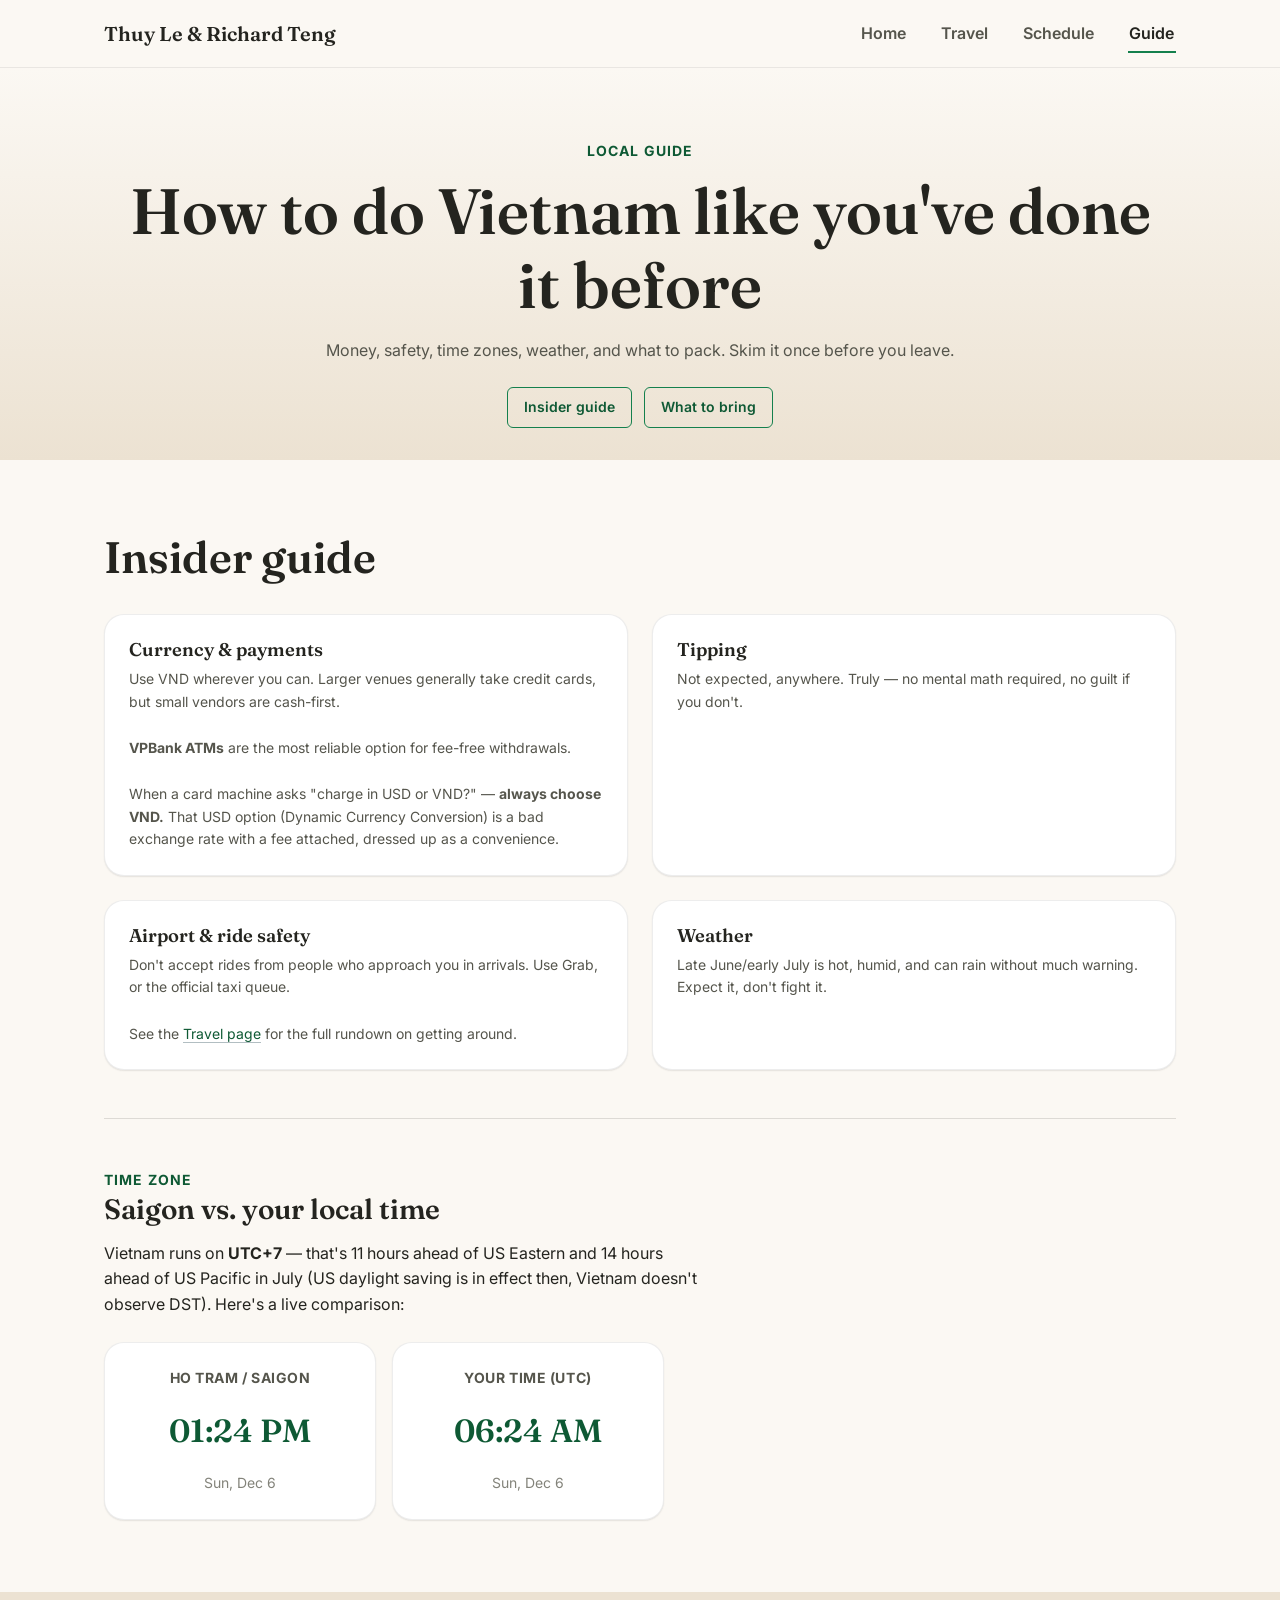
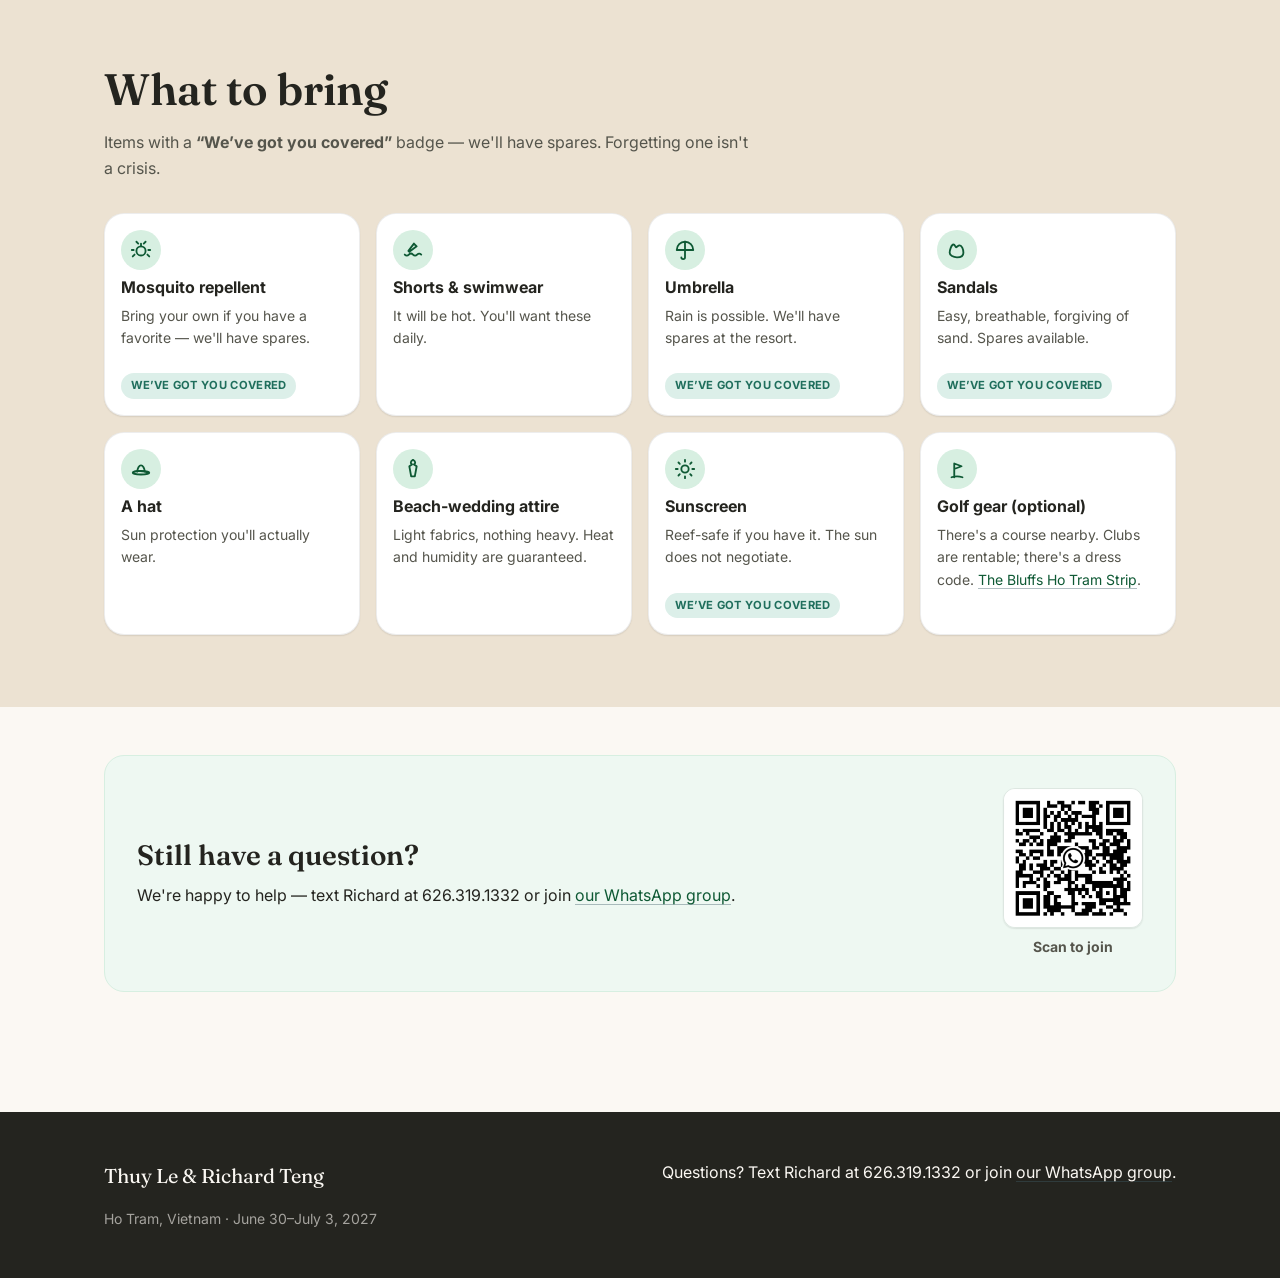
==== guide.html @ c0b36ee5 "Initial commit: wedding website for Thuy & Richard Static site (HTML/CSS/vanilla JS) with an RSVP fo" ====
<!DOCTYPE html>
<html lang="en">
<head>
<meta charset="UTF-8">
<meta name="viewport" content="width=device-width, initial-scale=1">
<title>Local Insider Guide &amp; What to Bring — {{coupleNames}}</title>
<meta name="description" content="Currency, tipping, safety, time zone, weather, and a packing checklist for Ho Tram.">
<link rel="preconnect" href="https://fonts.googleapis.com">
<link rel="preconnect" href="https://fonts.gstatic.com" crossorigin>
<link href="https://fonts.googleapis.com/css2?family=Fraunces:opsz,wght@9..144,400;9..144,500;9..144,600;9..144,700&family=Inter:wght@400;500;600;700&display=swap" rel="stylesheet">
<link rel="stylesheet" href="styles.css">
</head>
<body>
<a class="skip-link" href="#main">Skip to content</a>
<span id="top"></span>

<header class="site-header">
  <div class="container">
    <a href="index.html" class="site-logo" data-field="couple-names">Partner One &amp; Partner Two</a>
    <button class="nav-toggle" type="button" aria-expanded="false" aria-controls="main-nav" aria-label="Toggle navigation menu">
      <span></span>
    </button>
    <nav class="main-nav" id="main-nav" aria-label="Primary">
      <ul>
        <li><a href="index.html">Home</a></li>
        <li><a href="travel.html">Travel</a></li>
        <li><a href="schedule.html">Schedule</a></li>
        <li><a href="guide.html">Guide</a></li>
      </ul>
    </nav>
  </div>
</header>

<main id="main">

  <section class="page-hero">
    <div class="container">
      <span class="eyebrow">Local guide</span>
      <h1>How to do Vietnam like you've done it before</h1>
      <p class="container-narrow">Money, safety, time zones, weather, and what to pack. Skim it once before you leave.</p>
      <div class="hero-actions" style="margin-top: var(--space-5);">
        <a href="#insider-guide" class="btn btn--secondary btn--small">Insider guide</a>
        <a href="#what-to-bring" class="btn btn--secondary btn--small">What to bring</a>
      </div>
    </div>
  </section>

  <!-- ===================================================================
       INSIDER GUIDE
       =================================================================== -->
  <section class="section" id="insider-guide">
    <div class="container">
      <div class="section-heading fade-in">
        <h2>Insider guide</h2>
      </div>

      <div class="card-grid fade-in">
        <div class="info-card">
          <h3>Currency &amp; payments</h3>
          <p>Use VND wherever you can. Larger venues generally take credit cards, but small vendors are cash-first.</p>
          <p><strong>VPBank ATMs</strong> are the most reliable option for fee-free withdrawals.</p>
          <p>When a card machine asks "charge in USD or VND?" — <strong>always choose VND.</strong> That USD option (Dynamic Currency Conversion) is a bad exchange rate with a fee attached, dressed up as a convenience.</p>
        </div>
        <div class="info-card">
          <h3>Tipping</h3>
          <p>Not expected, anywhere. Truly — no mental math required, no guilt if you don't.</p>
        </div>
        <div class="info-card">
          <h3>Airport &amp; ride safety</h3>
          <p>Don't accept rides from people who approach you in arrivals. Use Grab, or the official taxi queue.</p>
          <p>See the <a href="travel.html#faq-grab">Travel page</a> for the full rundown on getting around.</p>
        </div>
        <div class="info-card">
          <h3>Weather</h3>
          <p>Late June/early July is hot, humid, and can rain without much warning. Expect it, don't fight it.</p>
        </div>
      </div>

      <div class="divider" role="presentation"></div>

      <div class="fade-in">
        <span class="eyebrow">Time zone</span>
        <h3>Saigon vs. your local time</h3>
        <p style="max-width: 60ch;">
          Vietnam runs on <strong>UTC+7</strong> — that's 11 hours ahead of US Eastern and 14 hours ahead of
          US Pacific in July (US daylight saving is in effect then, Vietnam doesn't observe DST). Here's a
          live comparison:
        </p>
        <div class="time-widget" data-time-widget style="margin-top: var(--space-5);">
          <div class="time-card">
            <p class="time-place">Ho Tram / Saigon</p>
            <p class="time-value" data-time-saigon aria-live="off">--:--</p>
            <p class="time-date" data-date-saigon>&nbsp;</p>
          </div>
          <div class="time-card">
            <p class="time-place" data-label-local>Your time</p>
            <p class="time-value" data-time-local aria-live="off">--:--</p>
            <p class="time-date" data-date-local>&nbsp;</p>
          </div>
        </div>
      </div>
    </div>
  </section>

  <!-- ===================================================================
       WHAT TO BRING
       =================================================================== -->
  <section class="section section--sand" id="what-to-bring">
    <div class="container">
      <div class="section-heading fade-in">
        <h2>What to bring</h2>
        <p>Items with a <strong>&ldquo;We&rsquo;ve got you covered&rdquo;</strong> badge — we'll have spares. Forgetting one isn't a crisis.</p>
      </div>

      <div class="packing-grid fade-in" data-packing-grid>
        <!-- Rendered by main.js from content.js packingList -->
      </div>
    </div>
  </section>

  <div class="container section--tight fade-in">
    <div class="callout callout-qr-row">
      <div>
        <h3>Still have a question?</h3>
        <p>We're happy to help — <span data-field="contact-line-lowercase">text Richard at 626.319.1332 or join our WhatsApp group.</span></p>
      </div>
      <a class="qr-link" data-field-href="whatsapp-link" href="#" target="_blank" rel="noopener" aria-label="Open the WhatsApp group invite">
        <img data-field-src="whatsapp-qr" src="assets/whatsapp-qr.png" alt="QR code to join the Thuy &amp; Richard - Ho Tram Wedding WhatsApp group" width="140" height="140">
        <span>Scan to join</span>
      </a>
    </div>
  </div>

</main>

<button type="button" class="back-to-top-fab" aria-label="Back to top">
  <svg viewBox="0 0 24 24" fill="none" stroke="currentColor" stroke-width="2" stroke-linecap="round" stroke-linejoin="round" aria-hidden="true" style="width:22px;height:22px;"><path d="M12 19V5M5 12l7-7 7 7"/></svg>
</button>

<footer class="site-footer">
  <div class="container footer-inner">
    <div>
      <p class="footer-names" data-field="couple-names">Partner One &amp; Partner Two</p>
      <p class="footer-meta"><span data-field="location">Ho Tram, Vietnam</span> &middot; <span data-field="date-range">June 30–July 3, 2027</span></p>
    </div>
    <div>
      <p>Questions? <span data-field="contact-line">Text Richard at 626.319.1332 or join our WhatsApp group (TBD).</span></p>
    </div>
  </div>
</footer>

<script src="content.js"></script>
<script src="main.js"></script>
</body>
</html>
---- styles.css ----
/* =============================================================================
   styles.css — shared stylesheet for all pages
   Design system lives in CSS custom properties under :root.
   ========================================================================== */

/* -----------------------------------------------------------------------
   0. Design tokens
   -------------------------------------------------------------------- */
:root {
  /* Color: warm neutrals + one bold accent (emerald green — a nod to the greenery) */
  --color-bone: #fbf8f3;
  --color-sand: #ece2d2;
  --color-sand-deep: #ddccae;
  --color-ink: #24241f;
  --color-ink-soft: #55554c;
  --color-ink-faint: #83837a;
  --color-white: #ffffff;

  --color-accent: #14804d;
  --color-accent-deep: #0e5934;
  --color-accent-soft: #d7efe1;
  --color-accent-soft-2: #eef8f2;

  /* Kept teal-leaning so it reads distinct from the accent above */
  --color-success: #1f6e5c;
  --color-success-soft: #dcefe9;
  --color-error: #a3403a;
  --color-error-soft: #f6e5e3;

  --color-border: rgba(36, 36, 31, 0.14);
  --color-border-soft: rgba(36, 36, 31, 0.08);

  /* Type */
  --font-serif: "Fraunces", Georgia, serif;
  --font-sans: "Inter", -apple-system, BlinkMacSystemFont, "Segoe UI", sans-serif;

  --fs-body: 1rem;
  --fs-small: 0.875rem;
  --fs-h1: clamp(2.25rem, 5vw + 1rem, 4rem);
  --fs-h2: clamp(1.75rem, 3vw + 1rem, 2.75rem);
  --fs-h3: clamp(1.25rem, 1.5vw + 1rem, 1.75rem);
  --fs-h4: 1.125rem;
  --fs-lead: clamp(1.05rem, 1vw + 0.9rem, 1.25rem);

  --lh-tight: 1.15;
  --lh-normal: 1.6;

  /* Spacing scale */
  --space-1: 0.25rem;
  --space-2: 0.5rem;
  --space-3: 0.75rem;
  --space-4: 1rem;
  --space-5: 1.5rem;
  --space-6: 2rem;
  --space-7: 3rem;
  --space-8: 4.5rem;
  --space-9: 6.5rem;

  /* Layout */
  --max-width: 1120px;
  --max-width-narrow: 720px;
  --radius-sm: 6px;
  --radius-md: 12px;
  --radius-lg: 20px;
  --shadow-sm: 0 1px 2px rgba(36, 36, 31, 0.06), 0 1px 1px rgba(36, 36, 31, 0.04);
  --shadow-md: 0 8px 24px rgba(36, 36, 31, 0.08);
  --shadow-lg: 0 16px 48px rgba(36, 36, 31, 0.14);

  --header-height: 68px;

  --transition-fast: 150ms ease;
  --transition-base: 250ms ease;
}

/* -----------------------------------------------------------------------
   1. Reset & base
   -------------------------------------------------------------------- */
*, *::before, *::after { box-sizing: border-box; }
html { scroll-behavior: smooth; scroll-padding-top: calc(var(--header-height) + 16px); }

@media (prefers-reduced-motion: reduce) {
  html { scroll-behavior: auto; }
  *, *::before, *::after {
    animation-duration: 0.01ms !important;
    animation-iteration-count: 1 !important;
    transition-duration: 0.01ms !important;
    scroll-behavior: auto !important;
  }
}

body {
  margin: 0;
  font-family: var(--font-sans);
  font-size: var(--fs-body);
  line-height: var(--lh-normal);
  color: var(--color-ink);
  background: var(--color-bone);
  -webkit-font-smoothing: antialiased;
  overflow-x: hidden;
}

img { max-width: 100%; display: block; }
ul, ol { padding-left: 1.25em; }
button, input, select, textarea { font-family: inherit; font-size: inherit; color: inherit; }

h1, h2, h3, h4 {
  font-family: var(--font-serif);
  line-height: var(--lh-tight);
  font-weight: 600;
  margin: 0 0 var(--space-4);
  color: var(--color-ink);
}
h1 { font-size: var(--fs-h1); }
h2 { font-size: var(--fs-h2); }
h3 { font-size: var(--fs-h3); }
h4 { font-size: var(--fs-h4); font-family: var(--font-sans); font-weight: 700; }

p { margin: 0 0 var(--space-4); max-width: 65ch; }
p:last-child { margin-bottom: 0; }

a { color: var(--color-accent-deep); text-decoration-color: rgba(63, 92, 104, 0.4); text-underline-offset: 3px; }
a:hover { text-decoration-color: currentColor; }

/* Focus states — visible everywhere, on top of any other treatment */
a:focus-visible,
button:focus-visible,
input:focus-visible,
textarea:focus-visible,
select:focus-visible,
summary:focus-visible,
[tabindex]:focus-visible {
  outline: 3px solid var(--color-accent);
  outline-offset: 2px;
  border-radius: 4px;
}

.skip-link {
  position: absolute;
  left: var(--space-3);
  top: -100px;
  background: var(--color-ink);
  color: var(--color-white);
  padding: var(--space-3) var(--space-4);
  border-radius: var(--radius-sm);
  z-index: 1000;
  transition: top var(--transition-base);
}
.skip-link:focus { top: var(--space-3); }

/* -----------------------------------------------------------------------
   2. Layout helpers
   -------------------------------------------------------------------- */
.container {
  width: 100%;
  max-width: var(--max-width);
  margin-inline: auto;
  padding-inline: var(--space-5);
}
.container-narrow {
  width: 100%;
  max-width: var(--max-width-narrow);
  margin-inline: auto;
  padding-inline: var(--space-5);
}

.section { padding-block: var(--space-8); }
.section--tight { padding-block: var(--space-7); }
.section--sand { background: var(--color-sand); }
.section--accent { background: var(--color-accent-soft-2); }

.section-heading { margin-bottom: var(--space-6); }
.section-heading .eyebrow { display: block; margin-bottom: var(--space-2); }
.section-heading p { color: var(--color-ink-soft); }

.eyebrow {
  font-family: var(--font-sans);
  font-size: var(--fs-small);
  font-weight: 700;
  letter-spacing: 0.08em;
  text-transform: uppercase;
  color: var(--color-accent-deep);
}

.divider {
  border: none;
  border-top: 1px solid var(--color-border);
  margin: var(--space-7) 0;
}

.visually-hidden {
  position: absolute;
  width: 1px; height: 1px;
  padding: 0; margin: -1px;
  overflow: hidden;
  clip: rect(0,0,0,0);
  white-space: nowrap; border: 0;
}

/* Scroll-in fade */
.fade-in {
  opacity: 0;
  transform: translateY(16px);
  transition: opacity 700ms ease, transform 700ms ease;
}
.fade-in.is-visible { opacity: 1; transform: translateY(0); }
@media (prefers-reduced-motion: reduce) {
  .fade-in { opacity: 1; transform: none; transition: none; }
}

/* -----------------------------------------------------------------------
   3. Buttons
   -------------------------------------------------------------------- */
.btn {
  display: inline-flex;
  align-items: center;
  justify-content: center;
  gap: var(--space-2);
  min-height: 48px;
  padding: 0.75rem 1.5rem;
  border-radius: var(--radius-sm);
  border: 1px solid transparent;
  font-weight: 600;
  font-size: var(--fs-body);
  cursor: pointer;
  text-decoration: none;
  transition: background var(--transition-fast), color var(--transition-fast), border-color var(--transition-fast), transform var(--transition-fast);
}
.btn:active { transform: translateY(1px); }

.btn--primary { background: var(--color-accent); color: var(--color-white); }
.btn--primary:hover { background: var(--color-accent-deep); }

.btn--secondary { background: transparent; color: var(--color-accent-deep); border-color: var(--color-accent); }
.btn--secondary:hover { background: var(--color-accent-soft); }

.btn--ghost { background: transparent; color: var(--color-ink); border-color: var(--color-border); }
.btn--ghost:hover { background: var(--color-sand); }

.btn--small { min-height: 40px; padding: 0.5rem 1rem; font-size: var(--fs-small); }
.btn:disabled { opacity: 0.6; cursor: not-allowed; }

/* -----------------------------------------------------------------------
   4. Header / nav
   -------------------------------------------------------------------- */
.site-header {
  position: sticky;
  top: 0;
  z-index: 500;
  background: rgba(251, 248, 243, 0.92);
  backdrop-filter: saturate(180%) blur(10px);
  border-bottom: 1px solid var(--color-border-soft);
  height: var(--header-height);
}
.site-header .container {
  height: 100%;
  display: flex;
  align-items: center;
  justify-content: space-between;
}

.site-logo {
  font-family: var(--font-serif);
  font-size: 1.25rem;
  font-weight: 600;
  color: var(--color-ink);
  text-decoration: none;
  white-space: nowrap;
}

.nav-toggle {
  display: none;
  width: 44px;
  height: 44px;
  align-items: center;
  justify-content: center;
  background: transparent;
  border: 1px solid var(--color-border);
  border-radius: var(--radius-sm);
}
.nav-toggle span,
.nav-toggle::before,
.nav-toggle::after {
  content: "";
  display: block;
  width: 20px;
  height: 2px;
  background: var(--color-ink);
  position: relative;
  transition: transform var(--transition-fast), opacity var(--transition-fast);
}
.nav-toggle::before { position: absolute; transform: translateY(-6px); }
.nav-toggle::after { position: absolute; transform: translateY(6px); }
.nav-toggle[aria-expanded="true"] span { opacity: 0; }
.nav-toggle[aria-expanded="true"]::before { transform: rotate(45deg); }
.nav-toggle[aria-expanded="true"]::after { transform: rotate(-45deg); }

.main-nav ul {
  list-style: none;
  display: flex;
  gap: var(--space-6);
  margin: 0;
  padding: 0;
}
.main-nav a {
  font-weight: 600;
  color: var(--color-ink-soft);
  text-decoration: none;
  padding: 0.5rem 0.1rem;
  border-bottom: 2px solid transparent;
}
.main-nav a:hover { color: var(--color-ink); }
.main-nav a[aria-current="page"] {
  color: var(--color-ink);
  border-bottom-color: var(--color-accent);
}

@media (max-width: 767px) {
  .nav-toggle { display: inline-flex; }
  .main-nav {
    position: fixed;
    /* .site-header uses backdrop-filter, which makes it the containing
       block for fixed descendants — so this can't rely on `bottom: 0`
       (measured against the header's own ~68px box, collapsing to zero
       height). An explicit viewport-relative height sidesteps that. */
    top: var(--header-height);
    right: 0;
    left: 0;
    height: calc(100vh - var(--header-height));
    background: var(--color-bone);
    transform: translateX(100%);
    transition: transform var(--transition-base);
    overflow-y: auto;
  }
  .main-nav.is-open { transform: translateX(0); }
  .main-nav ul {
    flex-direction: column;
    gap: 0;
    padding: var(--space-4) var(--space-5);
  }
  .main-nav li { border-bottom: 1px solid var(--color-border-soft); }
  .main-nav a { display: block; padding: var(--space-4) var(--space-1); min-height: 44px; }
}

/* -----------------------------------------------------------------------
   5. Hero
   -------------------------------------------------------------------- */
.hero {
  padding-block: var(--space-9) var(--space-8);
  background:
    radial-gradient(120% 100% at 50% -10%, var(--color-accent-soft) 0%, transparent 60%),
    linear-gradient(180deg, var(--color-bone) 0%, var(--color-sand) 100%);
  text-align: center;
}
.hero .eyebrow { display: block; margin-bottom: var(--space-4); }
.hero h1 { margin-bottom: var(--space-3); }
.hero .hero-date {
  font-family: var(--font-sans);
  font-size: var(--fs-lead);
  color: var(--color-ink-soft);
  margin: 0 auto var(--space-6);
}
.hero .hero-anchor {
  font-family: var(--font-serif);
  font-size: clamp(1.25rem, 1.5vw + 1rem, 1.75rem);
  font-style: italic;
  color: var(--color-accent-deep);
  max-width: 46ch;
  margin: 0 auto var(--space-6);
}
.hero-actions {
  display: flex;
  gap: var(--space-3);
  justify-content: center;
  flex-wrap: wrap;
}

/* Countdown */
.countdown {
  display: grid;
  grid-template-columns: repeat(4, 1fr);
  gap: var(--space-3);
  max-width: 480px;
  margin: var(--space-7) auto 0;
}
.countdown-unit {
  background: var(--color-white);
  border: 1px solid var(--color-border-soft);
  border-radius: var(--radius-md);
  padding: var(--space-3) var(--space-2);
  box-shadow: var(--shadow-sm);
}
.countdown-number {
  font-family: var(--font-serif);
  font-size: clamp(1.5rem, 3vw, 2.25rem);
  font-weight: 600;
  color: var(--color-accent-deep);
  line-height: 1;
  font-variant-numeric: tabular-nums;
}
.countdown-label {
  display: block;
  font-size: var(--fs-small);
  color: var(--color-ink-soft);
  margin-top: var(--space-1);
  text-transform: uppercase;
  letter-spacing: 0.04em;
}

/* -----------------------------------------------------------------------
   6. Cards ("the short version")
   -------------------------------------------------------------------- */
.card-grid {
  display: grid;
  grid-template-columns: 1fr;
  gap: var(--space-5);
}
@media (min-width: 640px) {
  .card-grid { grid-template-columns: repeat(2, 1fr); }
}
@media (min-width: 1024px) {
  .card-grid--4 { grid-template-columns: repeat(4, 1fr); }
}

.info-card {
  background: var(--color-white);
  border: 1px solid var(--color-border-soft);
  border-radius: var(--radius-lg);
  padding: var(--space-5);
  box-shadow: var(--shadow-sm);
  display: flex;
  flex-direction: column;
  gap: var(--space-2);
}
.info-card .icon-badge { margin-bottom: var(--space-2); }
.info-card h3 { font-size: 1.15rem; margin-bottom: 0; }
.info-card p { color: var(--color-ink-soft); font-size: var(--fs-small); }
.info-card a.card-link {
  margin-top: auto;
  font-weight: 700;
  font-size: var(--fs-small);
  color: var(--color-accent-deep);
}

.icon-badge {
  width: 44px;
  height: 44px;
  display: inline-flex;
  align-items: center;
  justify-content: center;
  background: var(--color-accent-soft);
  border-radius: 50%;
  color: var(--color-accent-deep);
}
.icon-badge svg { width: 22px; height: 22px; }

/* -----------------------------------------------------------------------
   7. Forms (RSVP)
   -------------------------------------------------------------------- */
.rsvp-panel {
  background: var(--color-white);
  border: 1px solid var(--color-border-soft);
  border-radius: var(--radius-lg);
  box-shadow: var(--shadow-md);
  padding: var(--space-6);
}
@media (max-width: 480px) {
  .rsvp-panel { padding: var(--space-5) var(--space-4); }
}

.form-grid {
  display: grid;
  grid-template-columns: 1fr;
  gap: var(--space-5);
}
@media (min-width: 640px) {
  .form-grid--2 { grid-template-columns: 1fr 1fr; }
}

.field {
  display: flex;
  flex-direction: column;
  gap: var(--space-2);
}
.field label,
.fieldset legend {
  font-weight: 700;
  font-size: var(--fs-small);
}
.field .hint {
  font-size: var(--fs-small);
  color: var(--color-ink-faint);
}
.field input[type="text"],
.field input[type="email"],
.field input[type="tel"],
.field input[type="search"],
.field textarea,
.field select {
  min-height: 48px;
  padding: 0.65rem 0.9rem;
  border: 1px solid var(--color-border);
  border-radius: var(--radius-sm);
  background: var(--color-bone);
  width: 100%;
}
.field textarea { min-height: 96px; resize: vertical; }
.field input:invalid[aria-invalid="true"],
.field input[aria-invalid="true"],
.field textarea[aria-invalid="true"] {
  border-color: var(--color-error);
}
.field-error {
  color: var(--color-error);
  font-size: var(--fs-small);
  font-weight: 600;
  display: none;
}
.field-error.is-visible { display: block; }

fieldset.fieldset {
  border: 1px solid var(--color-border-soft);
  border-radius: var(--radius-md);
  padding: var(--space-4) var(--space-4) var(--space-5);
  margin: 0;
}

.checkbox-grid,
.radio-grid {
  display: grid;
  grid-template-columns: repeat(auto-fill, minmax(160px, 1fr));
  gap: var(--space-3);
  margin-top: var(--space-3);
}
.checkbox-item,
.radio-item {
  display: flex;
  align-items: flex-start;
  gap: var(--space-2);
  min-height: 44px;
  padding: var(--space-2);
  border: 1px solid var(--color-border-soft);
  border-radius: var(--radius-sm);
  cursor: pointer;
}
.checkbox-item:hover,
.radio-item:hover { background: var(--color-sand); }
.checkbox-item input,
.radio-item input {
  width: 20px; height: 20px;
  flex-shrink: 0;
  margin-top: 2px;
  accent-color: var(--color-accent);
}

.radio-card-group {
  display: grid;
  grid-template-columns: 1fr;
  gap: var(--space-3);
  margin-top: var(--space-3);
}
@media (min-width: 640px) {
  .radio-card-group { grid-template-columns: repeat(3, 1fr); }
}
.radio-card {
  border: 1.5px solid var(--color-border);
  border-radius: var(--radius-md);
  padding: var(--space-4);
  cursor: pointer;
  display: flex;
  flex-direction: column;
  gap: var(--space-1);
  transition: border-color var(--transition-fast), background var(--transition-fast);
}
.radio-card:has(input:checked) {
  border-color: var(--color-accent);
  background: var(--color-accent-soft-2);
}
.radio-card input { accent-color: var(--color-accent); }
.radio-card .radio-card-title { font-weight: 700; display: flex; align-items: center; gap: var(--space-2); }
.radio-card .radio-card-desc { font-size: var(--fs-small); color: var(--color-ink-soft); }

/* Guest rows (dynamic) */
.guest-list { display: flex; flex-direction: column; gap: var(--space-4); }
.guest-row {
  border: 1px solid var(--color-border-soft);
  border-radius: var(--radius-md);
  padding: var(--space-4);
  background: var(--color-bone);
  position: relative;
}
.guest-row-header {
  display: flex;
  align-items: center;
  justify-content: space-between;
  margin-bottom: var(--space-3);
}
.guest-row-header h4 { margin: 0; }
.remove-guest-btn {
  background: transparent;
  border: 1px solid var(--color-border);
  border-radius: var(--radius-sm);
  min-height: 36px;
  padding: 0 var(--space-3);
  font-size: var(--fs-small);
  font-weight: 600;
  color: var(--color-error);
  cursor: pointer;
}
.remove-guest-btn:hover { background: var(--color-error-soft); }

.dietary-inline { display: flex; flex-wrap: wrap; gap: var(--space-2) var(--space-4); margin-top: var(--space-2); }
.dietary-inline label { display: flex; align-items: center; gap: var(--space-1); font-weight: 500; font-size: var(--fs-small); min-height: 32px; }
.dietary-inline input { accent-color: var(--color-accent); width: 18px; height: 18px; }

.vung-tau-list { margin-top: var(--space-4); }
.vung-tau-row {
  display: flex;
  align-items: center;
  flex-wrap: wrap;
  gap: var(--space-3);
  padding: var(--space-3) 0;
  border-bottom: 1px solid var(--color-border-soft);
}
.vung-tau-row:last-child { border-bottom: none; }
.vung-tau-name { font-weight: 700; min-width: 90px; flex-shrink: 0; }
.checkbox-tri { display: flex; gap: var(--space-2); flex-wrap: wrap; }
.checkbox-tri .checkbox-item { min-height: 40px; padding: 0.4rem 0.75rem; }

.form-status {
  min-height: 24px;
  font-size: var(--fs-small);
  font-weight: 600;
}
.form-status[data-state="error"] { color: var(--color-error); }
.form-status[data-state="loading"] { color: var(--color-ink-soft); }

.rsvp-success {
  text-align: center;
  padding: var(--space-6) var(--space-4);
}
.rsvp-success p { margin-inline: auto; }
.rsvp-success .success-icon {
  width: 64px; height: 64px;
  margin: 0 auto var(--space-4);
  border-radius: 50%;
  background: var(--color-success-soft);
  color: var(--color-success);
  display: flex; align-items: center; justify-content: center;
}
.rsvp-success .success-icon svg { width: 32px; height: 32px; }

.spinner {
  width: 16px; height: 16px;
  border: 2px solid rgba(255,255,255,0.4);
  border-top-color: currentColor;
  border-radius: 50%;
  display: inline-block;
  animation: spin 700ms linear infinite;
}
@keyframes spin { to { transform: rotate(360deg); } }
@media (prefers-reduced-motion: reduce) {
  .spinner { animation: none; }
}

.error-banner {
  background: var(--color-error-soft);
  border: 1px solid rgba(163, 64, 58, 0.3);
  border-radius: var(--radius-md);
  padding: var(--space-4);
  color: var(--color-error);
  margin-top: var(--space-4);
}
.error-banner a { color: var(--color-error); font-weight: 700; }

/* -----------------------------------------------------------------------
   8. FAQ / accordion (travel.html)
   -------------------------------------------------------------------- */
.faq-toc {
  position: sticky;
  top: var(--header-height);
  z-index: 100;
  background: rgba(251, 248, 243, 0.95);
  backdrop-filter: blur(8px);
  border-bottom: 1px solid var(--color-border-soft);
  padding-block: var(--space-3);
}
.faq-toc-chips {
  display: flex;
  gap: var(--space-2);
  overflow-x: auto;
  padding-bottom: var(--space-1);
  scrollbar-width: thin;
}
.faq-toc-chips a {
  flex-shrink: 0;
  display: inline-flex;
  align-items: center;
  min-height: 40px;
  padding: 0 var(--space-4);
  border-radius: 999px;
  background: var(--color-white);
  border: 1px solid var(--color-border);
  font-size: var(--fs-small);
  font-weight: 600;
  color: var(--color-ink-soft);
  text-decoration: none;
  white-space: nowrap;
}
.faq-toc-chips a:hover,
.faq-toc-chips a:focus-visible { background: var(--color-accent-soft); color: var(--color-accent-deep); }

.faq-search {
  margin-block: var(--space-6);
}
.faq-search input {
  width: 100%;
  min-height: 52px;
  padding: 0.75rem 1rem;
  border: 1.5px solid var(--color-border);
  border-radius: var(--radius-md);
  background: var(--color-white);
}

.faq-category { margin-bottom: var(--space-8); scroll-margin-top: calc(var(--header-height) + 90px); }
.faq-category h2 { margin-bottom: var(--space-5); }

.faq-list { display: flex; flex-direction: column; gap: var(--space-3); }

.faq-item {
  background: var(--color-white);
  border: 1px solid var(--color-border-soft);
  border-radius: var(--radius-md);
  overflow: hidden;
  scroll-margin-top: calc(var(--header-height) + 90px);
}
.faq-item summary {
  list-style: none;
  cursor: pointer;
  padding: var(--space-4) var(--space-5);
  display: flex;
  align-items: center;
  justify-content: space-between;
  gap: var(--space-4);
  font-weight: 700;
  min-height: 44px;
}
.faq-item summary::-webkit-details-marker { display: none; }
.faq-item summary .faq-chevron {
  flex-shrink: 0;
  width: 20px; height: 20px;
  transition: transform var(--transition-fast);
}
.faq-item[open] summary .faq-chevron { transform: rotate(180deg); }
.faq-item .faq-body { padding: 0 var(--space-5) var(--space-5); color: var(--color-ink-soft); }
.faq-item .faq-body p { max-width: none; }

.table-scroll { overflow-x: auto; margin-top: var(--space-3); }
.shuttle-table {
  width: 100%;
  min-width: 480px;
  border-collapse: collapse;
  font-size: var(--fs-small);
}
.shuttle-table th,
.shuttle-table td {
  text-align: left;
  padding: var(--space-2) var(--space-3);
  border-bottom: 1px solid var(--color-border-soft);
  white-space: nowrap;
}
.shuttle-table thead th {
  font-family: var(--font-sans);
  font-weight: 700;
  color: var(--color-ink);
  background: var(--color-sand);
}
.shuttle-table tbody th { font-weight: 700; white-space: nowrap; }
.faq-back-to-top {
  display: inline-block;
  margin-top: var(--space-3);
  font-size: var(--fs-small);
  font-weight: 700;
}
.faq-item.is-hidden { display: none; }
.faq-no-results { color: var(--color-ink-soft); padding: var(--space-5) 0; display: none; }
.faq-no-results.is-visible { display: block; }

.back-to-top-fab {
  position: fixed;
  right: var(--space-5);
  bottom: var(--space-5);
  width: 48px; height: 48px;
  border-radius: 50%;
  background: var(--color-accent);
  color: var(--color-white);
  border: none;
  display: flex;
  align-items: center;
  justify-content: center;
  box-shadow: var(--shadow-md);
  opacity: 0;
  visibility: hidden;
  transform: translateY(8px);
  transition: opacity var(--transition-base), transform var(--transition-base), visibility var(--transition-base);
  z-index: 400;
  cursor: pointer;
}
.back-to-top-fab.is-visible { opacity: 1; visibility: visible; transform: translateY(0); }

/* -----------------------------------------------------------------------
   9. Timeline (schedule.html)
   -------------------------------------------------------------------- */
.day-selector {
  display: flex;
  gap: var(--space-2);
  overflow-x: auto;
  margin-bottom: var(--space-7);
}
.day-selector button {
  flex: 1 1 0;
  min-width: 130px;
  min-height: 64px;
  border: 1.5px solid var(--color-border);
  border-radius: var(--radius-md);
  background: var(--color-white);
  padding: var(--space-3);
  cursor: pointer;
  text-align: left;
}
.day-selector button .ds-day { font-weight: 700; display: block; }
.day-selector button .ds-date { font-size: var(--fs-small); color: var(--color-ink-soft); }
.day-selector button[aria-selected="true"] {
  border-color: var(--color-accent);
  background: var(--color-accent-soft-2);
}
.day-selector button[aria-selected="true"] .ds-date { color: var(--color-accent-deep); }

.timeline-day { display: none; }
.timeline-day.is-active { display: block; }

.timeline-day-header { margin-bottom: var(--space-6); }
.timeline-day-header .vibe {
  font-family: var(--font-serif);
  font-style: italic;
  font-size: var(--fs-lead);
  color: var(--color-accent-deep);
}

.timeline {
  list-style: none;
  margin: 0;
  padding: 0;
  position: relative;
}
.timeline::before {
  content: "";
  position: absolute;
  left: 22px;
  top: 8px;
  bottom: 8px;
  width: 2px;
  background: var(--color-border);
}
.timeline-item {
  position: relative;
  padding-left: 60px;
  padding-bottom: var(--space-6);
}
.timeline-item:last-child { padding-bottom: 0; }
.timeline-icon {
  position: absolute;
  left: 0; top: 0;
  width: 44px; height: 44px;
  border-radius: 50%;
  background: var(--color-white);
  border: 1.5px solid var(--color-accent);
  color: var(--color-accent-deep);
  display: flex; align-items: center; justify-content: center;
  z-index: 1;
}
.timeline-icon svg { width: 20px; height: 20px; }
.timeline-time {
  font-size: var(--fs-small);
  font-weight: 700;
  color: var(--color-accent-deep);
  text-transform: uppercase;
  letter-spacing: 0.03em;
}
.timeline-item h3 { font-size: 1.2rem; margin: var(--space-1) 0 var(--space-1); }
.timeline-item p { color: var(--color-ink-soft); }

@media (min-width: 900px) {
  .timeline-day-desktop {
    display: grid;
    grid-template-columns: repeat(var(--col-count, 3), 1fr);
    gap: var(--space-5);
    align-items: start;
  }
  .timeline-day-desktop .timeline {
    display: contents;
  }
  .timeline-day-desktop .timeline::before { display: none; }
  .timeline-day-desktop .timeline-item {
    padding-left: 0;
    padding-bottom: 0;
    background: var(--color-white);
    border: 1px solid var(--color-border-soft);
    border-radius: var(--radius-lg);
    padding: var(--space-5);
    box-shadow: var(--shadow-sm);
  }
  .timeline-day-desktop .timeline-icon { position: static; margin-bottom: var(--space-3); }
}

.callout {
  background: var(--color-accent-soft-2);
  border: 1px solid var(--color-accent-soft);
  border-radius: var(--radius-lg);
  padding: var(--space-6);
  scroll-margin-top: calc(var(--header-height) + 16px);
}
.callout h3 { margin-bottom: var(--space-3); }

.callout-qr-row {
  display: flex;
  align-items: center;
  gap: var(--space-6);
  flex-wrap: wrap;
}
.callout-qr-row > div { flex: 1 1 320px; }
.qr-link {
  flex-shrink: 0;
  display: flex;
  flex-direction: column;
  align-items: center;
  gap: var(--space-2);
  text-decoration: none;
  color: var(--color-ink-soft);
  font-size: var(--fs-small);
  font-weight: 700;
  margin-inline: auto;
}
.qr-link img {
  width: 140px;
  height: 140px;
  border-radius: var(--radius-md);
  box-shadow: var(--shadow-sm);
  border: 1px solid var(--color-border-soft);
}

/* -----------------------------------------------------------------------
   10. Guide page — packing grid, time widget
   -------------------------------------------------------------------- */
.packing-grid {
  display: grid;
  grid-template-columns: repeat(2, 1fr);
  gap: var(--space-4);
}
@media (min-width: 640px) { .packing-grid { grid-template-columns: repeat(3, 1fr); } }
@media (min-width: 1024px) { .packing-grid { grid-template-columns: repeat(4, 1fr); } }

.packing-item {
  position: relative;
  background: var(--color-white);
  border: 1px solid var(--color-border-soft);
  border-radius: var(--radius-lg);
  padding: var(--space-4);
  box-shadow: var(--shadow-sm);
  display: flex;
  flex-direction: column;
  gap: var(--space-2);
}
.packing-item .icon-badge { width: 40px; height: 40px; }
.packing-item h3 { font-size: 1rem; margin: 0; font-family: var(--font-sans); font-weight: 700; }
.packing-item p { font-size: var(--fs-small); color: var(--color-ink-soft); }
.spare-badge {
  align-self: flex-start;
  font-size: 0.7rem;
  font-weight: 700;
  text-transform: uppercase;
  letter-spacing: 0.03em;
  background: var(--color-success-soft);
  color: var(--color-success);
  padding: 0.25rem 0.6rem;
  border-radius: 999px;
}

.time-widget {
  display: grid;
  grid-template-columns: 1fr;
  gap: var(--space-4);
  max-width: 560px;
}
@media (min-width: 560px) { .time-widget { grid-template-columns: 1fr 1fr; } }
.time-card {
  background: var(--color-white);
  border: 1px solid var(--color-border-soft);
  border-radius: var(--radius-lg);
  padding: var(--space-5);
  text-align: center;
  box-shadow: var(--shadow-sm);
}
.time-card .time-place { font-size: var(--fs-small); font-weight: 700; color: var(--color-ink-soft); text-transform: uppercase; letter-spacing: 0.04em; }
.time-card .time-value { font-family: var(--font-serif); font-size: 2rem; font-weight: 600; color: var(--color-accent-deep); font-variant-numeric: tabular-nums; }
.time-card .time-date { font-size: var(--fs-small); color: var(--color-ink-faint); }

/* -----------------------------------------------------------------------
   11. Footer
   -------------------------------------------------------------------- */
.site-footer {
  background: var(--color-ink);
  color: var(--color-bone);
  padding-block: var(--space-7);
  margin-top: var(--space-8);
}
.site-footer a { color: var(--color-bone); }
.footer-inner {
  display: flex;
  flex-wrap: wrap;
  justify-content: space-between;
  align-items: flex-start;
  gap: var(--space-5);
}
.footer-names { font-family: var(--font-serif); font-size: 1.25rem; }
.site-footer .footer-meta { color: rgba(251, 248, 243, 0.6); font-size: var(--fs-small); margin-top: var(--space-2); }

/* -----------------------------------------------------------------------
   12. Placeholder image blocks
   -------------------------------------------------------------------- */
.hero-photo {
  display: block;
}
.hero-photo img {
  width: 100%;
  height: auto;
  display: block;
  border-radius: var(--radius-lg);
  box-shadow: var(--shadow-md);
}

.placeholder-img {
  background: linear-gradient(135deg, var(--color-sand-deep), var(--color-sand));
  border-radius: var(--radius-lg);
  display: flex;
  align-items: center;
  justify-content: center;
  color: var(--color-ink-soft);
  font-size: var(--fs-small);
  font-weight: 600;
  text-align: center;
  padding: var(--space-4);
  min-height: 160px;
}

/* -----------------------------------------------------------------------
   13. Page hero (non-home pages)
   -------------------------------------------------------------------- */
.page-hero {
  padding-block: var(--space-8) var(--space-6);
  background: linear-gradient(180deg, var(--color-bone) 0%, var(--color-sand) 100%);
  text-align: center;
}
.page-hero .eyebrow { display: block; margin-bottom: var(--space-3); }
.page-hero p { margin-inline: auto; color: var(--color-ink-soft); }

/* Utility */
.text-center { text-align: center; }
.mt-0 { margin-top: 0; }
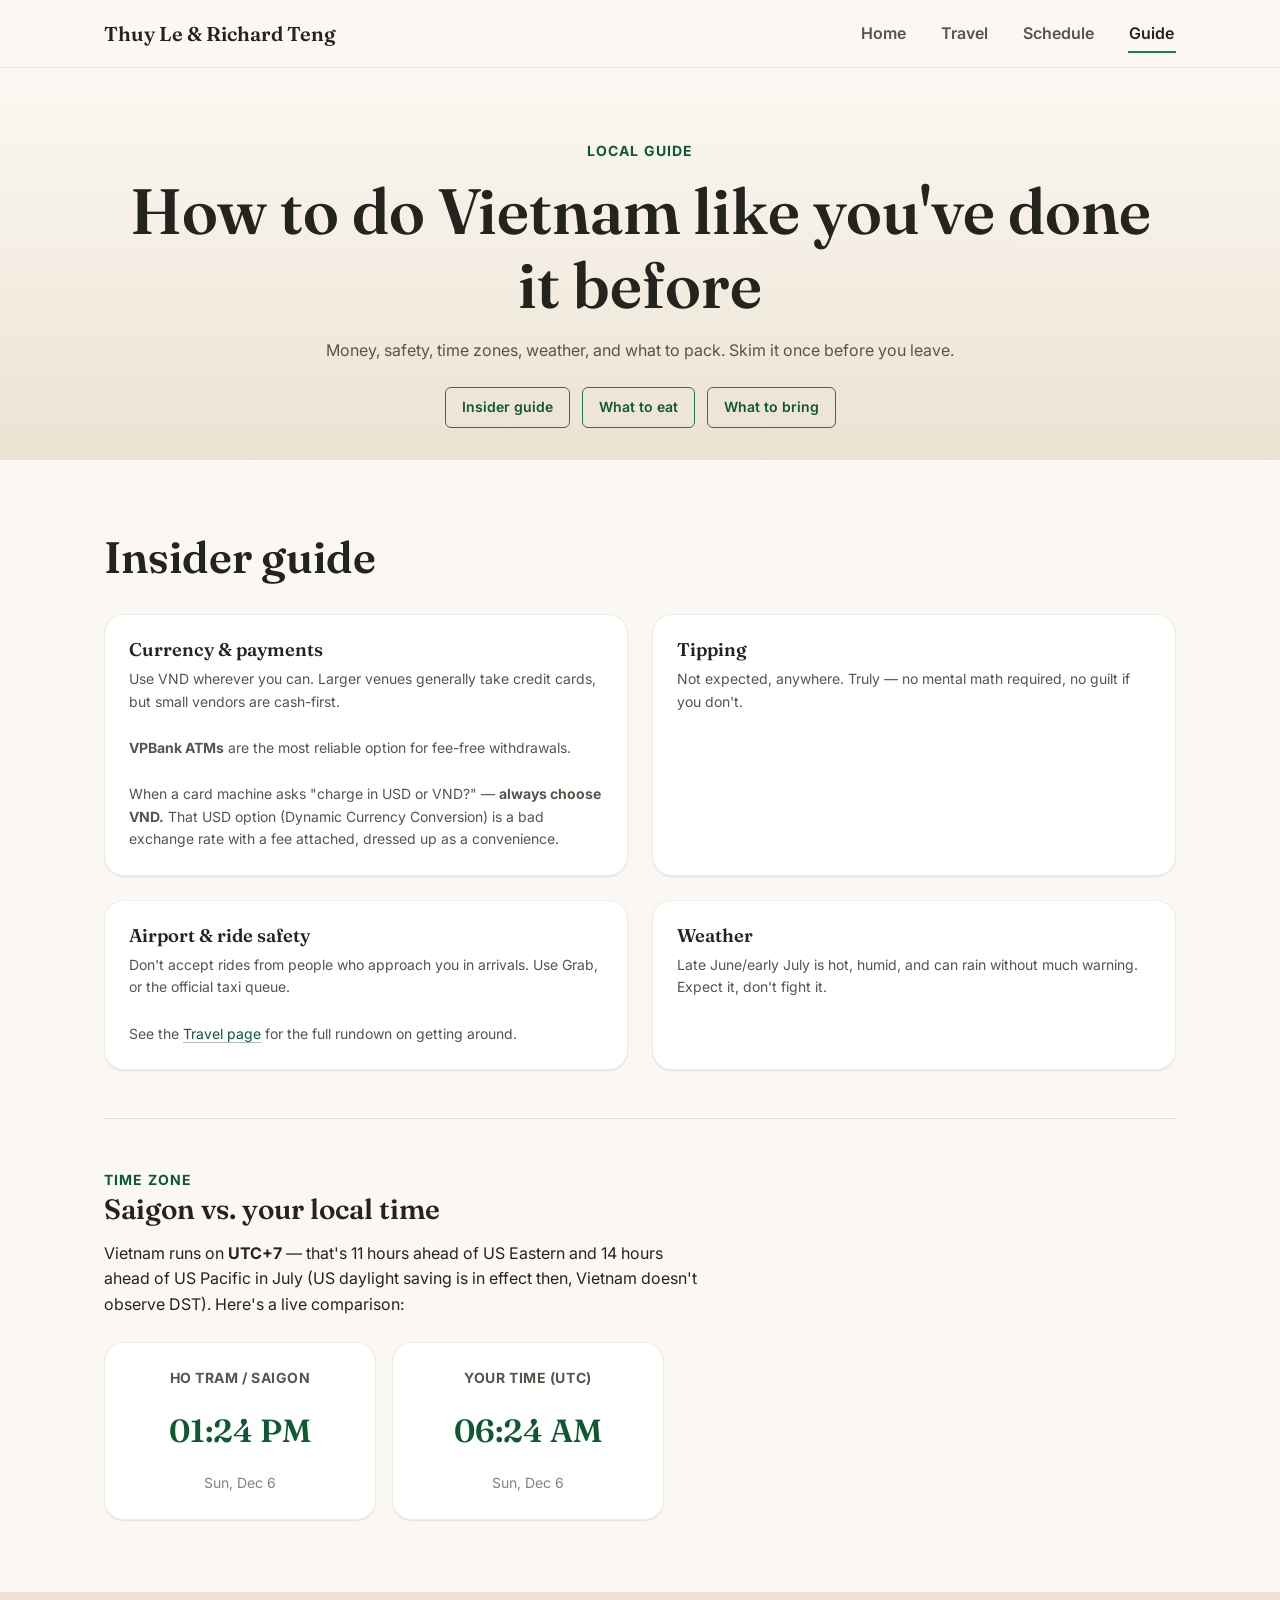
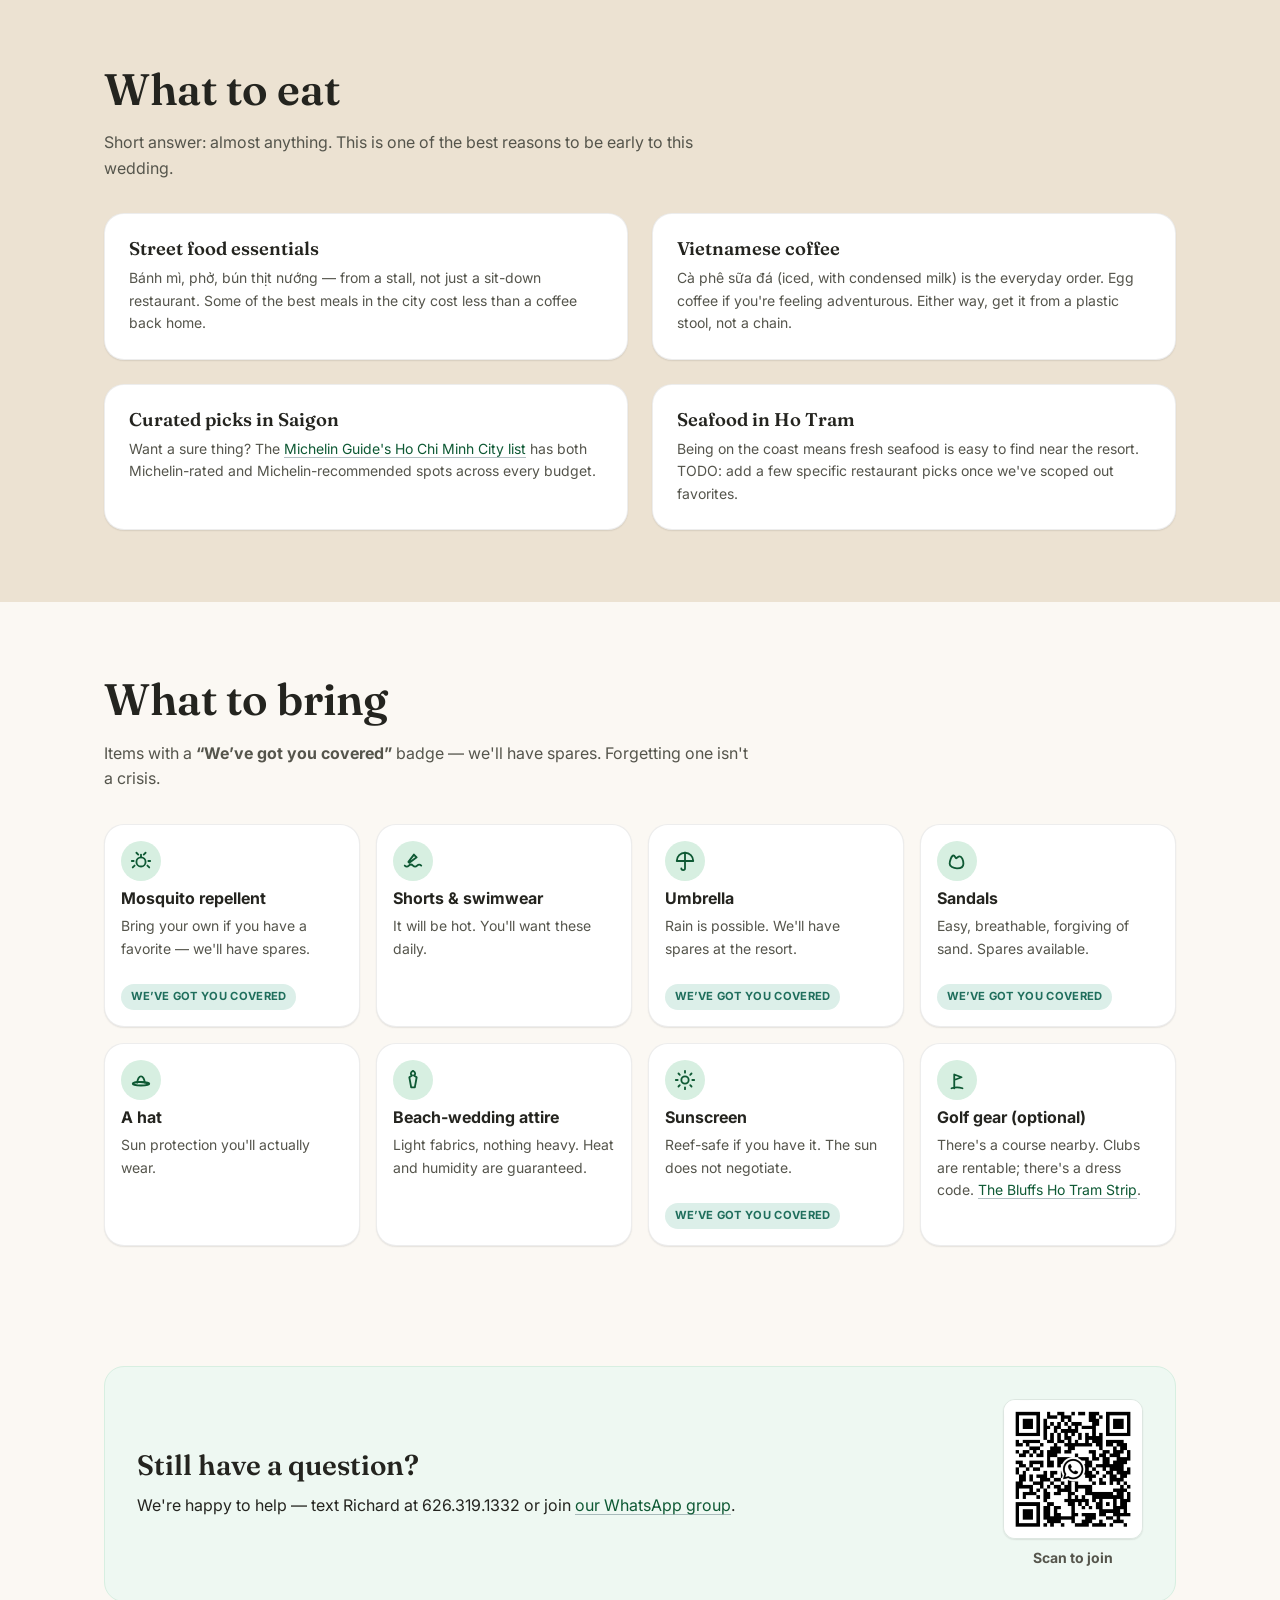
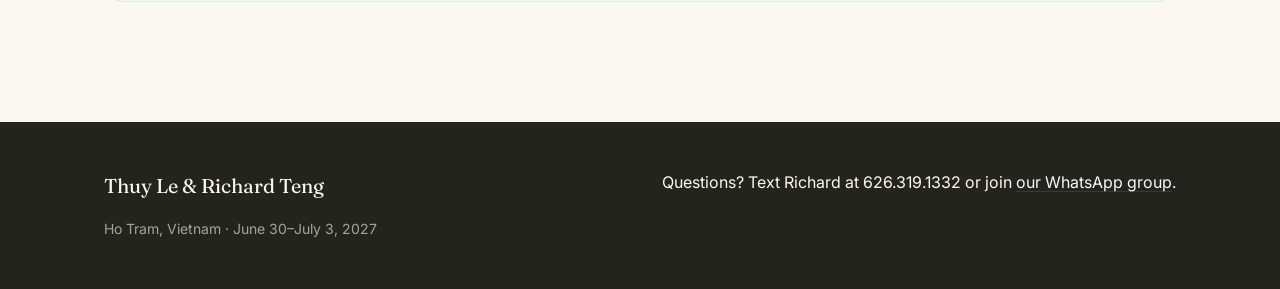
==== commit 692d1f76: "Add "What to Eat" section to Travel and Guide pages - Travel page: new FAQ category with a Saigon st" ====
--- a/guide.html
+++ b/guide.html
@@ -3,8 +3,17 @@
 <head>
 <meta charset="UTF-8">
 <meta name="viewport" content="width=device-width, initial-scale=1">
-<title>Local Insider Guide &amp; What to Bring — {{coupleNames}}</title>
+<title>Local Insider Guide &amp; What to Bring — Thuy &amp; Richard's Wedding</title>
 <meta name="description" content="Currency, tipping, safety, time zone, weather, and a packing checklist for Ho Tram.">
+<meta property="og:type" content="website">
+<meta property="og:title" content="Local Insider Guide &amp; What to Bring — Thuy &amp; Richard's Wedding">
+<meta property="og:description" content="Currency, tipping, safety, time zone, weather, and a packing checklist for Ho Tram.">
+<meta property="og:image" content="https://rteng86.github.io/thuy-richard-wedding/assets/couple-hero-landscape.jpg">
+<meta property="og:url" content="https://rteng86.github.io/thuy-richard-wedding/guide.html">
+<meta name="twitter:card" content="summary_large_image">
+<meta name="twitter:title" content="Local Insider Guide &amp; What to Bring — Thuy &amp; Richard's Wedding">
+<meta name="twitter:description" content="Currency, tipping, safety, time zone, weather, and a packing checklist for Ho Tram.">
+<meta name="twitter:image" content="https://rteng86.github.io/thuy-richard-wedding/assets/couple-hero-landscape.jpg">
 <link rel="preconnect" href="https://fonts.googleapis.com">
 <link rel="preconnect" href="https://fonts.gstatic.com" crossorigin>
 <link href="https://fonts.googleapis.com/css2?family=Fraunces:opsz,wght@9..144,400;9..144,500;9..144,600;9..144,700&family=Inter:wght@400;500;600;700&display=swap" rel="stylesheet">
@@ -40,6 +49,7 @@
       <p class="container-narrow">Money, safety, time zones, weather, and what to pack. Skim it once before you leave.</p>
       <div class="hero-actions" style="margin-top: var(--space-5);">
         <a href="#insider-guide" class="btn btn--secondary btn--small">Insider guide</a>
+        <a href="#what-to-eat" class="btn btn--secondary btn--small">What to eat</a>
         <a href="#what-to-bring" class="btn btn--secondary btn--small">What to bring</a>
       </div>
     </div>
@@ -103,9 +113,40 @@
   </section>
 
   <!-- ===================================================================
+       WHAT TO EAT
+       =================================================================== -->
+  <section class="section section--sand" id="what-to-eat">
+    <div class="container">
+      <div class="section-heading fade-in">
+        <h2>What to eat</h2>
+        <p>Short answer: almost anything. This is one of the best reasons to be early to this wedding.</p>
+      </div>
+
+      <div class="card-grid fade-in">
+        <div class="info-card">
+          <h3>Street food essentials</h3>
+          <p>Bánh mì, phở, bún thịt nướng — from a stall, not just a sit-down restaurant. Some of the best meals in the city cost less than a coffee back home.</p>
+        </div>
+        <div class="info-card">
+          <h3>Vietnamese coffee</h3>
+          <p>Cà phê sữa đá (iced, with condensed milk) is the everyday order. Egg coffee if you're feeling adventurous. Either way, get it from a plastic stool, not a chain.</p>
+        </div>
+        <div class="info-card">
+          <h3>Curated picks in Saigon</h3>
+          <p>Want a sure thing? The <a href="https://guide.michelin.com/us/en/restaurants?q=Ho+Chi+Minh+City+vietnam&amp;seeAll=true" target="_blank" rel="noopener">Michelin Guide's Ho Chi Minh City list</a> has both Michelin-rated and Michelin-recommended spots across every budget.</p>
+        </div>
+        <div class="info-card">
+          <h3>Seafood in Ho Tram</h3>
+          <p>Being on the coast means fresh seafood is easy to find near the resort. TODO: add a few specific restaurant picks once we've scoped out favorites.</p>
+        </div>
+      </div>
+    </div>
+  </section>
+
+  <!-- ===================================================================
        WHAT TO BRING
        =================================================================== -->
-  <section class="section section--sand" id="what-to-bring">
+  <section class="section" id="what-to-bring">
     <div class="container">
       <div class="section-heading fade-in">
         <h2>What to bring</h2>
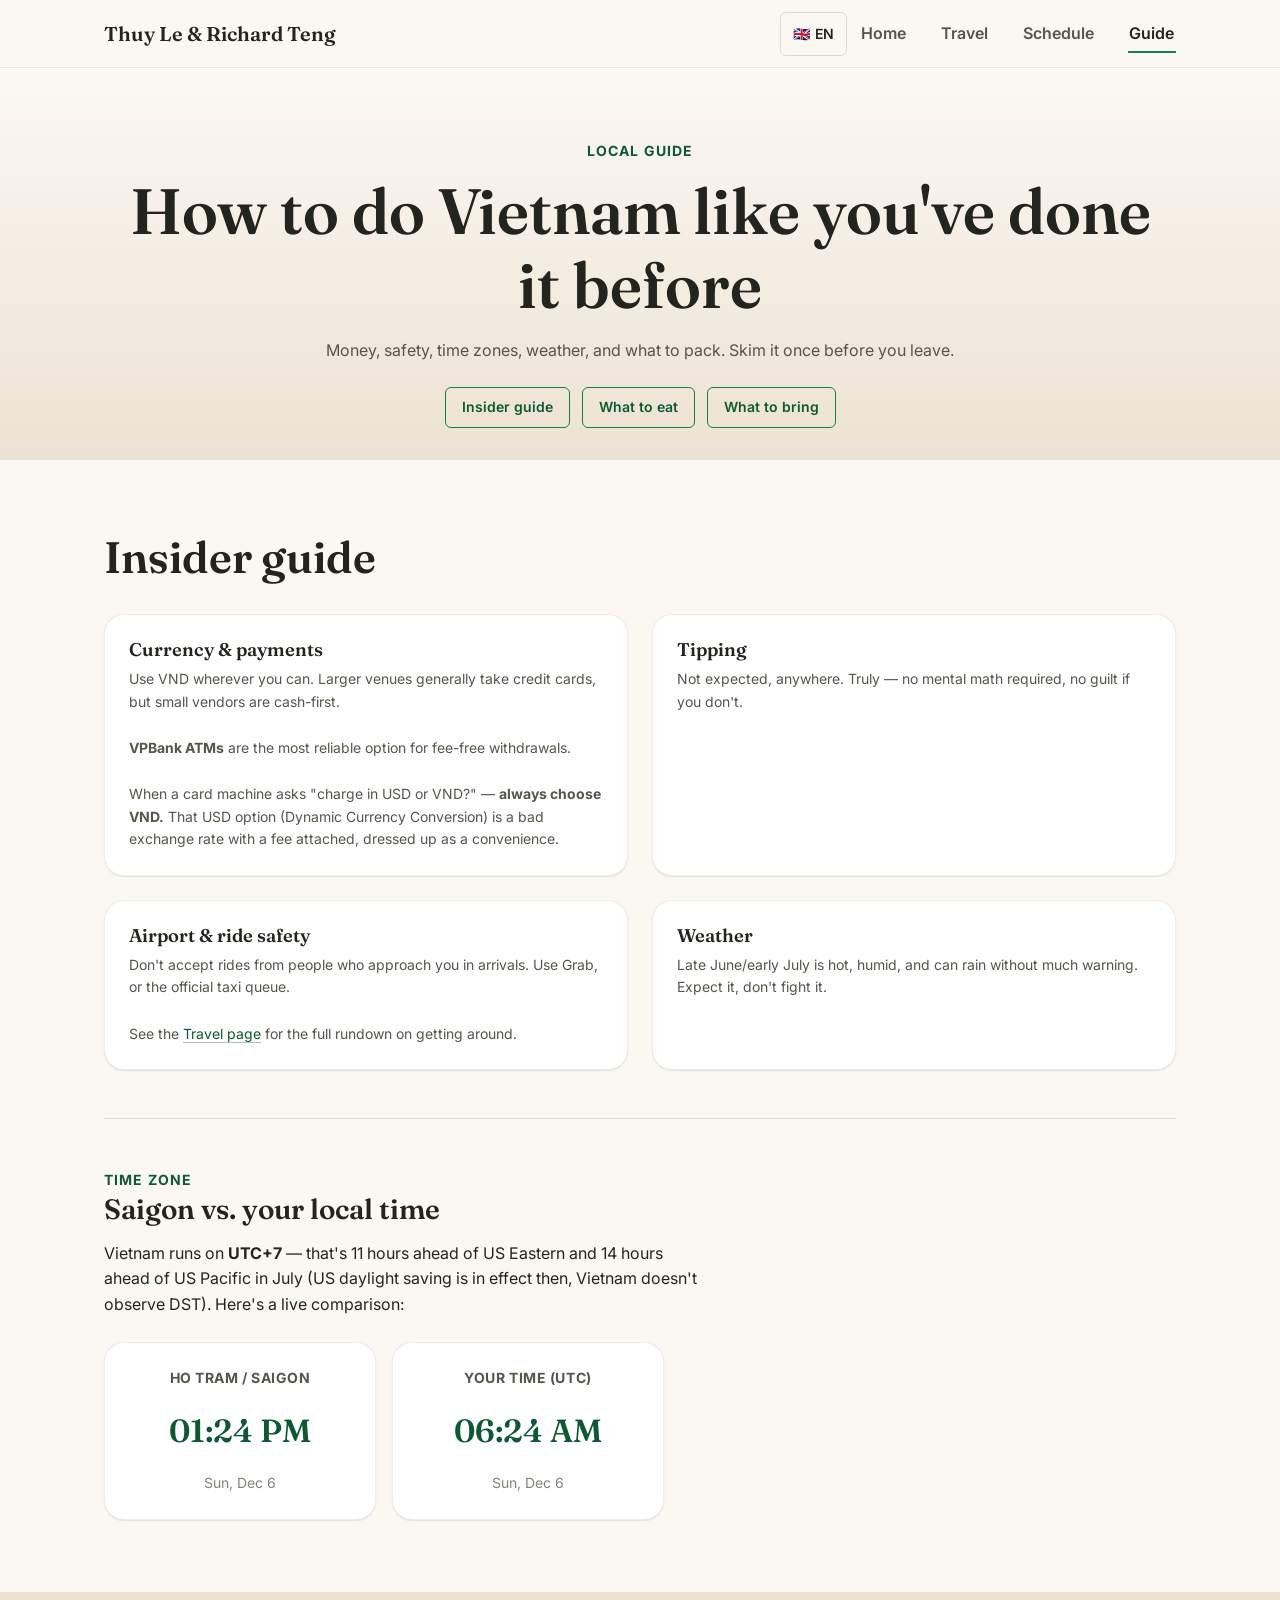
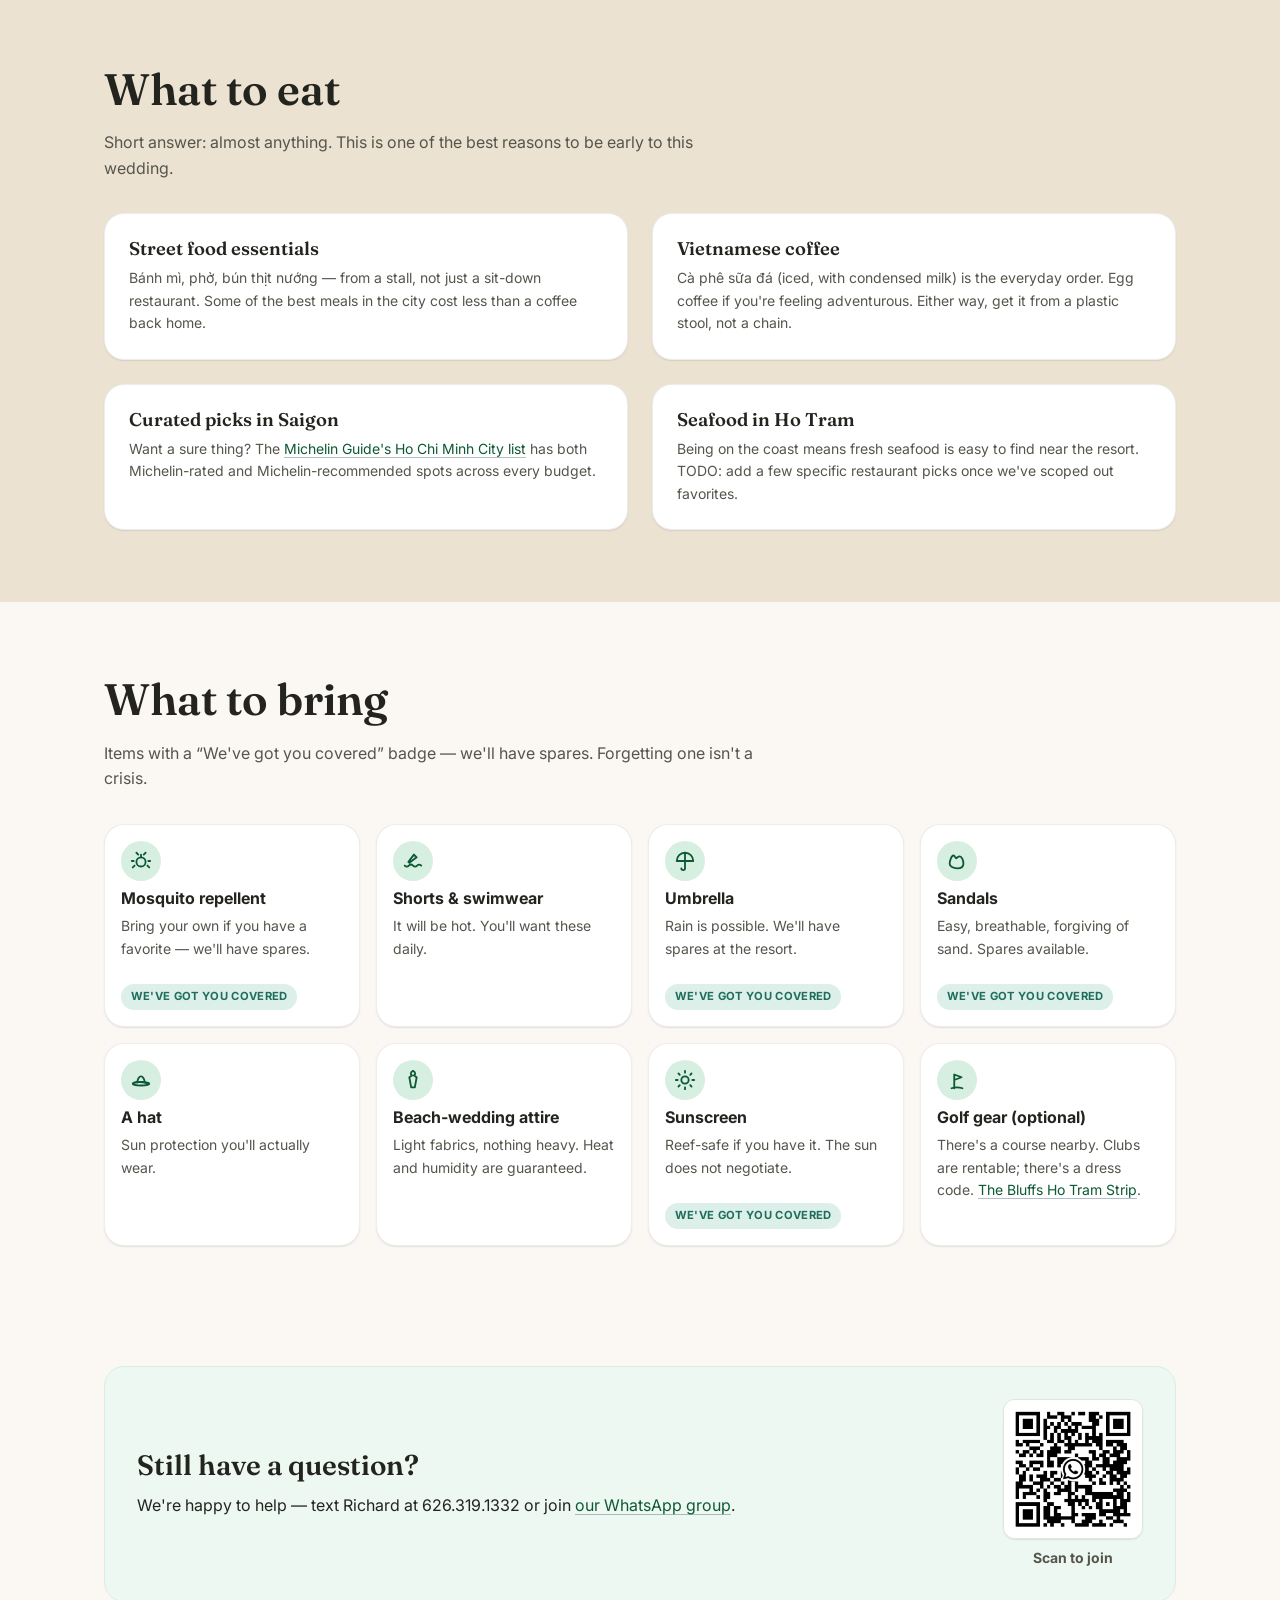
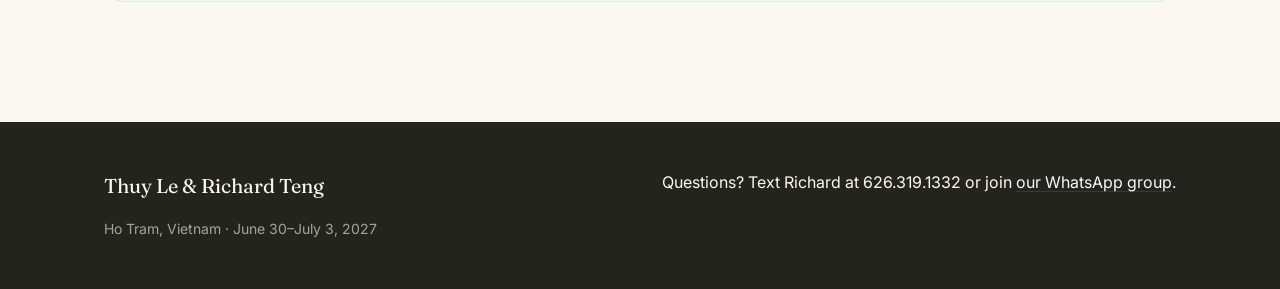
==== commit 4ef0296b: "Add multi-language support (English, Mandarin, Vietnamese, Indonesian) First-visit language modal on" ====
--- a/guide.html
+++ b/guide.html
@@ -20,23 +20,26 @@
 <link rel="stylesheet" href="styles.css">
 </head>
 <body>
-<a class="skip-link" href="#main">Skip to content</a>
+<a class="skip-link" href="#main" data-i18n="skip-link">Skip to content</a>
 <span id="top"></span>
 
 <header class="site-header">
   <div class="container">
     <a href="index.html" class="site-logo" data-field="couple-names">Partner One &amp; Partner Two</a>
-    <button class="nav-toggle" type="button" aria-expanded="false" aria-controls="main-nav" aria-label="Toggle navigation menu">
-      <span></span>
-    </button>
-    <nav class="main-nav" id="main-nav" aria-label="Primary">
-      <ul>
-        <li><a href="index.html">Home</a></li>
-        <li><a href="travel.html">Travel</a></li>
-        <li><a href="schedule.html">Schedule</a></li>
-        <li><a href="guide.html">Guide</a></li>
-      </ul>
-    </nav>
+    <div class="header-actions">
+      <div class="lang-switcher" data-lang-switcher></div>
+      <button class="nav-toggle" type="button" aria-expanded="false" aria-controls="main-nav" data-i18n-aria="nav.toggleAria" aria-label="Toggle navigation menu">
+        <span></span>
+      </button>
+      <nav class="main-nav" id="main-nav" aria-label="Primary">
+        <ul>
+          <li><a href="index.html" data-i18n="nav.home">Home</a></li>
+          <li><a href="travel.html" data-i18n="nav.travel">Travel</a></li>
+          <li><a href="schedule.html" data-i18n="nav.schedule">Schedule</a></li>
+          <li><a href="guide.html" data-i18n="nav.guide">Guide</a></li>
+        </ul>
+      </nav>
+    </div>
   </div>
 </header>
 
@@ -44,13 +47,13 @@
 
   <section class="page-hero">
     <div class="container">
-      <span class="eyebrow">Local guide</span>
-      <h1>How to do Vietnam like you've done it before</h1>
-      <p class="container-narrow">Money, safety, time zones, weather, and what to pack. Skim it once before you leave.</p>
+      <span class="eyebrow" data-i18n="guide.eyebrow">Local guide</span>
+      <h1 data-i18n="guide.heading">How to do Vietnam like you've done it before</h1>
+      <p class="container-narrow" data-i18n="guide.sub">Money, safety, time zones, weather, and what to pack. Skim it once before you leave.</p>
       <div class="hero-actions" style="margin-top: var(--space-5);">
-        <a href="#insider-guide" class="btn btn--secondary btn--small">Insider guide</a>
-        <a href="#what-to-eat" class="btn btn--secondary btn--small">What to eat</a>
-        <a href="#what-to-bring" class="btn btn--secondary btn--small">What to bring</a>
+        <a href="#insider-guide" class="btn btn--secondary btn--small" data-i18n="guide.navInsider">Insider guide</a>
+        <a href="#what-to-eat" class="btn btn--secondary btn--small" data-i18n="guide.navEat">What to eat</a>
+        <a href="#what-to-bring" class="btn btn--secondary btn--small" data-i18n="guide.navBring">What to bring</a>
       </div>
     </div>
   </section>
@@ -61,44 +64,44 @@
   <section class="section" id="insider-guide">
     <div class="container">
       <div class="section-heading fade-in">
-        <h2>Insider guide</h2>
+        <h2 data-i18n="guide.insiderHeading">Insider guide</h2>
       </div>
 
       <div class="card-grid fade-in">
         <div class="info-card">
-          <h3>Currency &amp; payments</h3>
-          <p>Use VND wherever you can. Larger venues generally take credit cards, but small vendors are cash-first.</p>
-          <p><strong>VPBank ATMs</strong> are the most reliable option for fee-free withdrawals.</p>
-          <p>When a card machine asks "charge in USD or VND?" — <strong>always choose VND.</strong> That USD option (Dynamic Currency Conversion) is a bad exchange rate with a fee attached, dressed up as a convenience.</p>
-        </div>
-        <div class="info-card">
-          <h3>Tipping</h3>
-          <p>Not expected, anywhere. Truly — no mental math required, no guilt if you don't.</p>
-        </div>
-        <div class="info-card">
-          <h3>Airport &amp; ride safety</h3>
-          <p>Don't accept rides from people who approach you in arrivals. Use Grab, or the official taxi queue.</p>
-          <p>See the <a href="travel.html#faq-grab">Travel page</a> for the full rundown on getting around.</p>
-        </div>
-        <div class="info-card">
-          <h3>Weather</h3>
-          <p>Late June/early July is hot, humid, and can rain without much warning. Expect it, don't fight it.</p>
+          <h3 data-i18n="guide.currencyTitle">Currency &amp; payments</h3>
+          <p data-i18n="guide.currencyP1">Use VND wherever you can. Larger venues generally take credit cards, but small vendors are cash-first.</p>
+          <p data-i18n-html="guide.currencyP2"><strong>VPBank ATMs</strong> are the most reliable option for fee-free withdrawals.</p>
+          <p data-i18n-html="guide.currencyP3">When a card machine asks "charge in USD or VND?" — <strong>always choose VND.</strong> That USD option (Dynamic Currency Conversion) is a bad exchange rate with a fee attached, dressed up as a convenience.</p>
+        </div>
+        <div class="info-card">
+          <h3 data-i18n="guide.tippingTitle">Tipping</h3>
+          <p data-i18n="guide.tippingP1">Not expected, anywhere. Truly — no mental math required, no guilt if you don't.</p>
+        </div>
+        <div class="info-card">
+          <h3 data-i18n="guide.safetyTitle">Airport &amp; ride safety</h3>
+          <p data-i18n="guide.safetyP1">Don't accept rides from people who approach you in arrivals. Use Grab, or the official taxi queue.</p>
+          <p data-guide-safety-p2>See the <a href="travel.html#faq-grab">Travel page</a> for the full rundown on getting around.</p>
+        </div>
+        <div class="info-card">
+          <h3 data-i18n="guide.weatherTitle">Weather</h3>
+          <p data-i18n="guide.weatherP1">Late June/early July is hot, humid, and can rain without much warning. Expect it, don't fight it.</p>
         </div>
       </div>
 
       <div class="divider" role="presentation"></div>
 
       <div class="fade-in">
-        <span class="eyebrow">Time zone</span>
-        <h3>Saigon vs. your local time</h3>
-        <p style="max-width: 60ch;">
+        <span class="eyebrow" data-i18n="guide.timezoneEyebrow">Time zone</span>
+        <h3 data-i18n="guide.timezoneHeading">Saigon vs. your local time</h3>
+        <p style="max-width: 60ch;" data-i18n-html="guide.timezoneP">
           Vietnam runs on <strong>UTC+7</strong> — that's 11 hours ahead of US Eastern and 14 hours ahead of
           US Pacific in July (US daylight saving is in effect then, Vietnam doesn't observe DST). Here's a
           live comparison:
         </p>
         <div class="time-widget" data-time-widget style="margin-top: var(--space-5);">
           <div class="time-card">
-            <p class="time-place">Ho Tram / Saigon</p>
+            <p class="time-place" data-i18n="guide.timeCardSaigon">Ho Tram / Saigon</p>
             <p class="time-value" data-time-saigon aria-live="off">--:--</p>
             <p class="time-date" data-date-saigon>&nbsp;</p>
           </div>
@@ -118,26 +121,26 @@
   <section class="section section--sand" id="what-to-eat">
     <div class="container">
       <div class="section-heading fade-in">
-        <h2>What to eat</h2>
-        <p>Short answer: almost anything. This is one of the best reasons to be early to this wedding.</p>
+        <h2 data-i18n="guide.eatHeading">What to eat</h2>
+        <p data-i18n="guide.eatSub">Short answer: almost anything. This is one of the best reasons to be early to this wedding.</p>
       </div>
 
       <div class="card-grid fade-in">
         <div class="info-card">
-          <h3>Street food essentials</h3>
-          <p>Bánh mì, phở, bún thịt nướng — from a stall, not just a sit-down restaurant. Some of the best meals in the city cost less than a coffee back home.</p>
-        </div>
-        <div class="info-card">
-          <h3>Vietnamese coffee</h3>
-          <p>Cà phê sữa đá (iced, with condensed milk) is the everyday order. Egg coffee if you're feeling adventurous. Either way, get it from a plastic stool, not a chain.</p>
-        </div>
-        <div class="info-card">
-          <h3>Curated picks in Saigon</h3>
-          <p>Want a sure thing? The <a href="https://guide.michelin.com/us/en/restaurants?q=Ho+Chi+Minh+City+vietnam&amp;seeAll=true" target="_blank" rel="noopener">Michelin Guide's Ho Chi Minh City list</a> has both Michelin-rated and Michelin-recommended spots across every budget.</p>
-        </div>
-        <div class="info-card">
-          <h3>Seafood in Ho Tram</h3>
-          <p>Being on the coast means fresh seafood is easy to find near the resort. TODO: add a few specific restaurant picks once we've scoped out favorites.</p>
+          <h3 data-i18n="guide.eatCard1Title">Street food essentials</h3>
+          <p data-i18n="guide.eatCard1Desc">Bánh mì, phở, bún thịt nướng — from a stall, not just a sit-down restaurant. Some of the best meals in the city cost less than a coffee back home.</p>
+        </div>
+        <div class="info-card">
+          <h3 data-i18n="guide.eatCard2Title">Vietnamese coffee</h3>
+          <p data-i18n="guide.eatCard2Desc">Cà phê sữa đá (iced, with condensed milk) is the everyday order. Egg coffee if you're feeling adventurous. Either way, get it from a plastic stool, not a chain.</p>
+        </div>
+        <div class="info-card">
+          <h3 data-i18n="guide.eatCard3Title">Curated picks in Saigon</h3>
+          <p data-guide-eat-card3-desc>Want a sure thing? The <a href="https://guide.michelin.com/us/en/restaurants?q=Ho+Chi+Minh+City+vietnam&amp;seeAll=true" target="_blank" rel="noopener">Michelin Guide's Ho Chi Minh City list</a> has both Michelin-rated and Michelin-recommended spots across every budget.</p>
+        </div>
+        <div class="info-card">
+          <h3 data-i18n="guide.eatCard4Title">Seafood in Ho Tram</h3>
+          <p data-i18n="guide.eatCard4Desc">Being on the coast means fresh seafood is easy to find near the resort. TODO: add a few specific restaurant picks once we've scoped out favorites.</p>
         </div>
       </div>
     </div>
@@ -149,8 +152,8 @@
   <section class="section" id="what-to-bring">
     <div class="container">
       <div class="section-heading fade-in">
-        <h2>What to bring</h2>
-        <p>Items with a <strong>&ldquo;We&rsquo;ve got you covered&rdquo;</strong> badge — we'll have spares. Forgetting one isn't a crisis.</p>
+        <h2 data-i18n="guide.bringHeading">What to bring</h2>
+        <p data-i18n-html="guide.bringSub">Items with a <strong>&ldquo;We&rsquo;ve got you covered&rdquo;</strong> badge — we'll have spares. Forgetting one isn't a crisis.</p>
       </div>
 
       <div class="packing-grid fade-in" data-packing-grid>
@@ -162,19 +165,19 @@
   <div class="container section--tight fade-in">
     <div class="callout callout-qr-row">
       <div>
-        <h3>Still have a question?</h3>
-        <p>We're happy to help — <span data-field="contact-line-lowercase">text Richard at 626.319.1332 or join our WhatsApp group.</span></p>
-      </div>
-      <a class="qr-link" data-field-href="whatsapp-link" href="#" target="_blank" rel="noopener" aria-label="Open the WhatsApp group invite">
+        <h3 data-i18n="common.stillHaveQuestion">Still have a question?</h3>
+        <p><span data-i18n="common.happyToHelp">We're happy to help —</span> <span data-field="contact-line-lowercase">text Richard at 626.319.1332 or join our WhatsApp group.</span></p>
+      </div>
+      <a class="qr-link" data-field-href="whatsapp-link" href="#" target="_blank" rel="noopener" data-i18n-aria="common.whatsappAria" aria-label="Open the WhatsApp group invite">
         <img data-field-src="whatsapp-qr" src="assets/whatsapp-qr.png" alt="QR code to join the Thuy &amp; Richard - Ho Tram Wedding WhatsApp group" width="140" height="140">
-        <span>Scan to join</span>
+        <span data-i18n="common.scanToJoin">Scan to join</span>
       </a>
     </div>
   </div>
 
 </main>
 
-<button type="button" class="back-to-top-fab" aria-label="Back to top">
+<button type="button" class="back-to-top-fab" data-i18n-aria="common.backToTopAria" aria-label="Back to top">
   <svg viewBox="0 0 24 24" fill="none" stroke="currentColor" stroke-width="2" stroke-linecap="round" stroke-linejoin="round" aria-hidden="true" style="width:22px;height:22px;"><path d="M12 19V5M5 12l7-7 7 7"/></svg>
 </button>
 
@@ -185,12 +188,13 @@
       <p class="footer-meta"><span data-field="location">Ho Tram, Vietnam</span> &middot; <span data-field="date-range">June 30–July 3, 2027</span></p>
     </div>
     <div>
-      <p>Questions? <span data-field="contact-line">Text Richard at 626.319.1332 or join our WhatsApp group (TBD).</span></p>
+      <p><span data-i18n="footer.questions">Questions?</span> <span data-field="contact-line">Text Richard at 626.319.1332 or join our WhatsApp group (TBD).</span></p>
     </div>
   </div>
 </footer>
 
 <script src="content.js"></script>
+<script src="i18n.js"></script>
 <script src="main.js"></script>
 </body>
 </html>
--- a/styles.css
+++ b/styles.css
@@ -266,6 +266,60 @@
   text-decoration: none;
   white-space: nowrap;
 }
+
+.header-actions {
+  display: flex;
+  align-items: center;
+  gap: var(--space-3);
+}
+
+.lang-switcher { position: relative; }
+.lang-switcher-btn {
+  display: flex;
+  align-items: center;
+  gap: 5px;
+  min-height: 44px;
+  padding: 0 var(--space-3);
+  border: 1px solid var(--color-border);
+  border-radius: var(--radius-sm);
+  background: transparent;
+  font-weight: 600;
+  font-size: var(--fs-small);
+  cursor: pointer;
+}
+.lang-switcher-btn:hover { background: var(--color-sand); }
+.lang-switcher-code { text-transform: uppercase; letter-spacing: 0.02em; }
+.lang-switcher-menu {
+  position: absolute;
+  top: calc(100% + 8px);
+  right: 0;
+  min-width: 200px;
+  margin: 0;
+  padding: var(--space-2);
+  list-style: none;
+  background: var(--color-white);
+  border: 1px solid var(--color-border-soft);
+  border-radius: var(--radius-md);
+  box-shadow: var(--shadow-md);
+  z-index: 600;
+}
+.lang-switcher-option {
+  display: flex;
+  align-items: center;
+  gap: var(--space-2);
+  width: 100%;
+  min-height: 44px;
+  padding: var(--space-2) var(--space-3);
+  border: none;
+  border-radius: var(--radius-sm);
+  background: transparent;
+  font-weight: 500;
+  font-size: var(--fs-body);
+  text-align: left;
+  cursor: pointer;
+}
+.lang-switcher-option:hover { background: var(--color-accent-soft-2); }
+.lang-switcher-option.is-active { background: var(--color-accent-soft-2); color: var(--color-accent-deep); font-weight: 700; }
 
 .nav-toggle {
   display: none;
@@ -1063,6 +1117,68 @@
 .page-hero .eyebrow { display: block; margin-bottom: var(--space-3); }
 .page-hero p { margin-inline: auto; color: var(--color-ink-soft); }
 
+/* -----------------------------------------------------------------------
+   14. Language modal (index.html only, shown on first visit)
+   -------------------------------------------------------------------- */
+.lang-modal-overlay {
+  position: fixed;
+  inset: 0;
+  z-index: 1000;
+  background: rgba(36, 36, 31, 0.55);
+  display: flex;
+  align-items: center;
+  justify-content: center;
+  padding: var(--space-5);
+}
+.lang-modal-overlay[hidden] {
+  display: none;
+}
+.lang-modal {
+  width: 100%;
+  max-width: 420px;
+  background: var(--color-white);
+  border-radius: var(--radius-lg);
+  box-shadow: var(--shadow-lg);
+  padding: var(--space-6);
+  text-align: center;
+}
+.lang-modal h2 { margin-bottom: var(--space-2); }
+.lang-modal p { color: var(--color-ink-soft); margin: 0 auto var(--space-5); }
+.lang-modal-options {
+  display: grid;
+  grid-template-columns: 1fr 1fr;
+  gap: var(--space-3);
+}
+.lang-modal-option {
+  display: flex;
+  flex-direction: column;
+  align-items: center;
+  gap: var(--space-2);
+  min-height: 44px;
+  padding: var(--space-4) var(--space-3);
+  border: 1.5px solid var(--color-border);
+  border-radius: var(--radius-md);
+  background: var(--color-bone);
+  font-weight: 600;
+  font-size: var(--fs-small);
+  cursor: pointer;
+}
+.lang-modal-option:hover { border-color: var(--color-accent); background: var(--color-accent-soft-2); }
+.lang-modal-option .lang-modal-flag { font-size: 2rem; line-height: 1; }
+.lang-modal-dismiss {
+  display: inline-block;
+  margin-top: var(--space-5);
+  min-height: 44px;
+  padding: 0 var(--space-2);
+  background: none;
+  border: none;
+  color: var(--color-ink-faint);
+  text-decoration: underline;
+  text-underline-offset: 3px;
+  font-size: var(--fs-small);
+  cursor: pointer;
+}
+
 /* Utility */
 .text-center { text-align: center; }
 .mt-0 { margin-top: 0; }
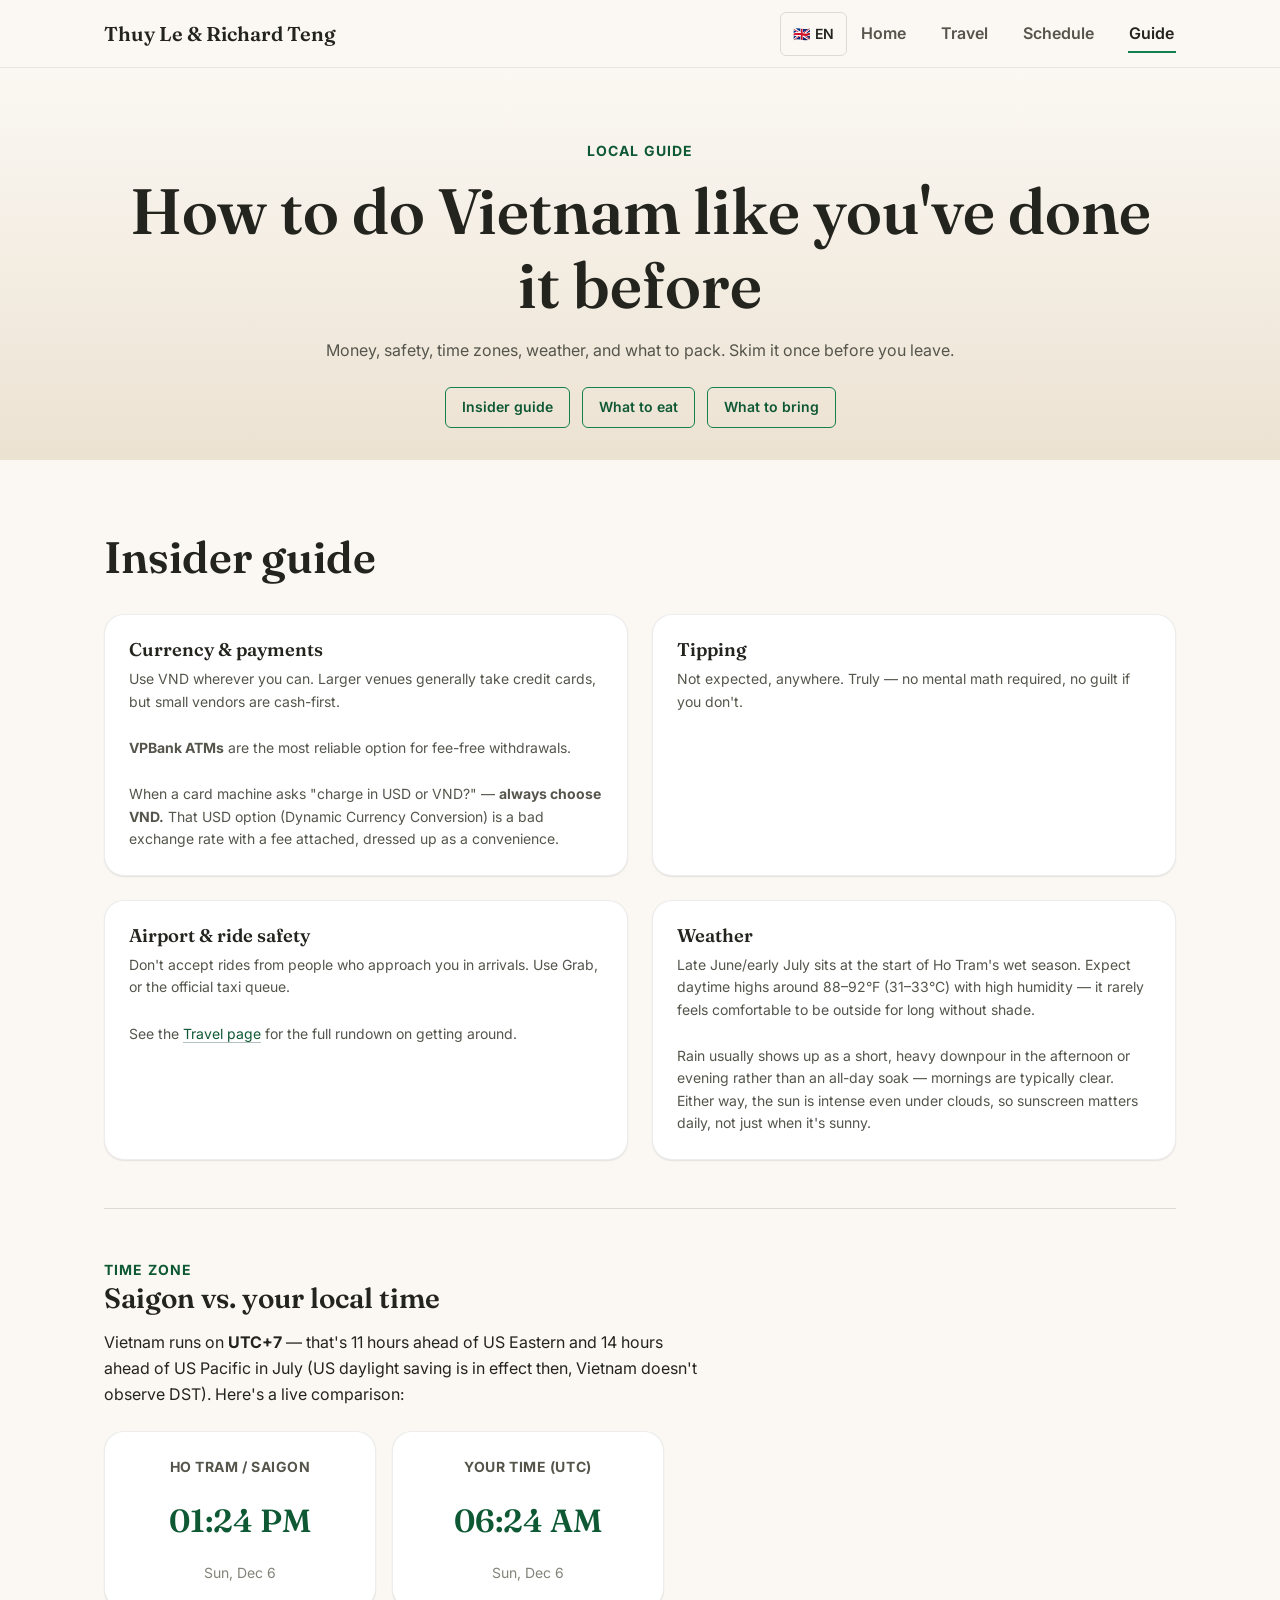
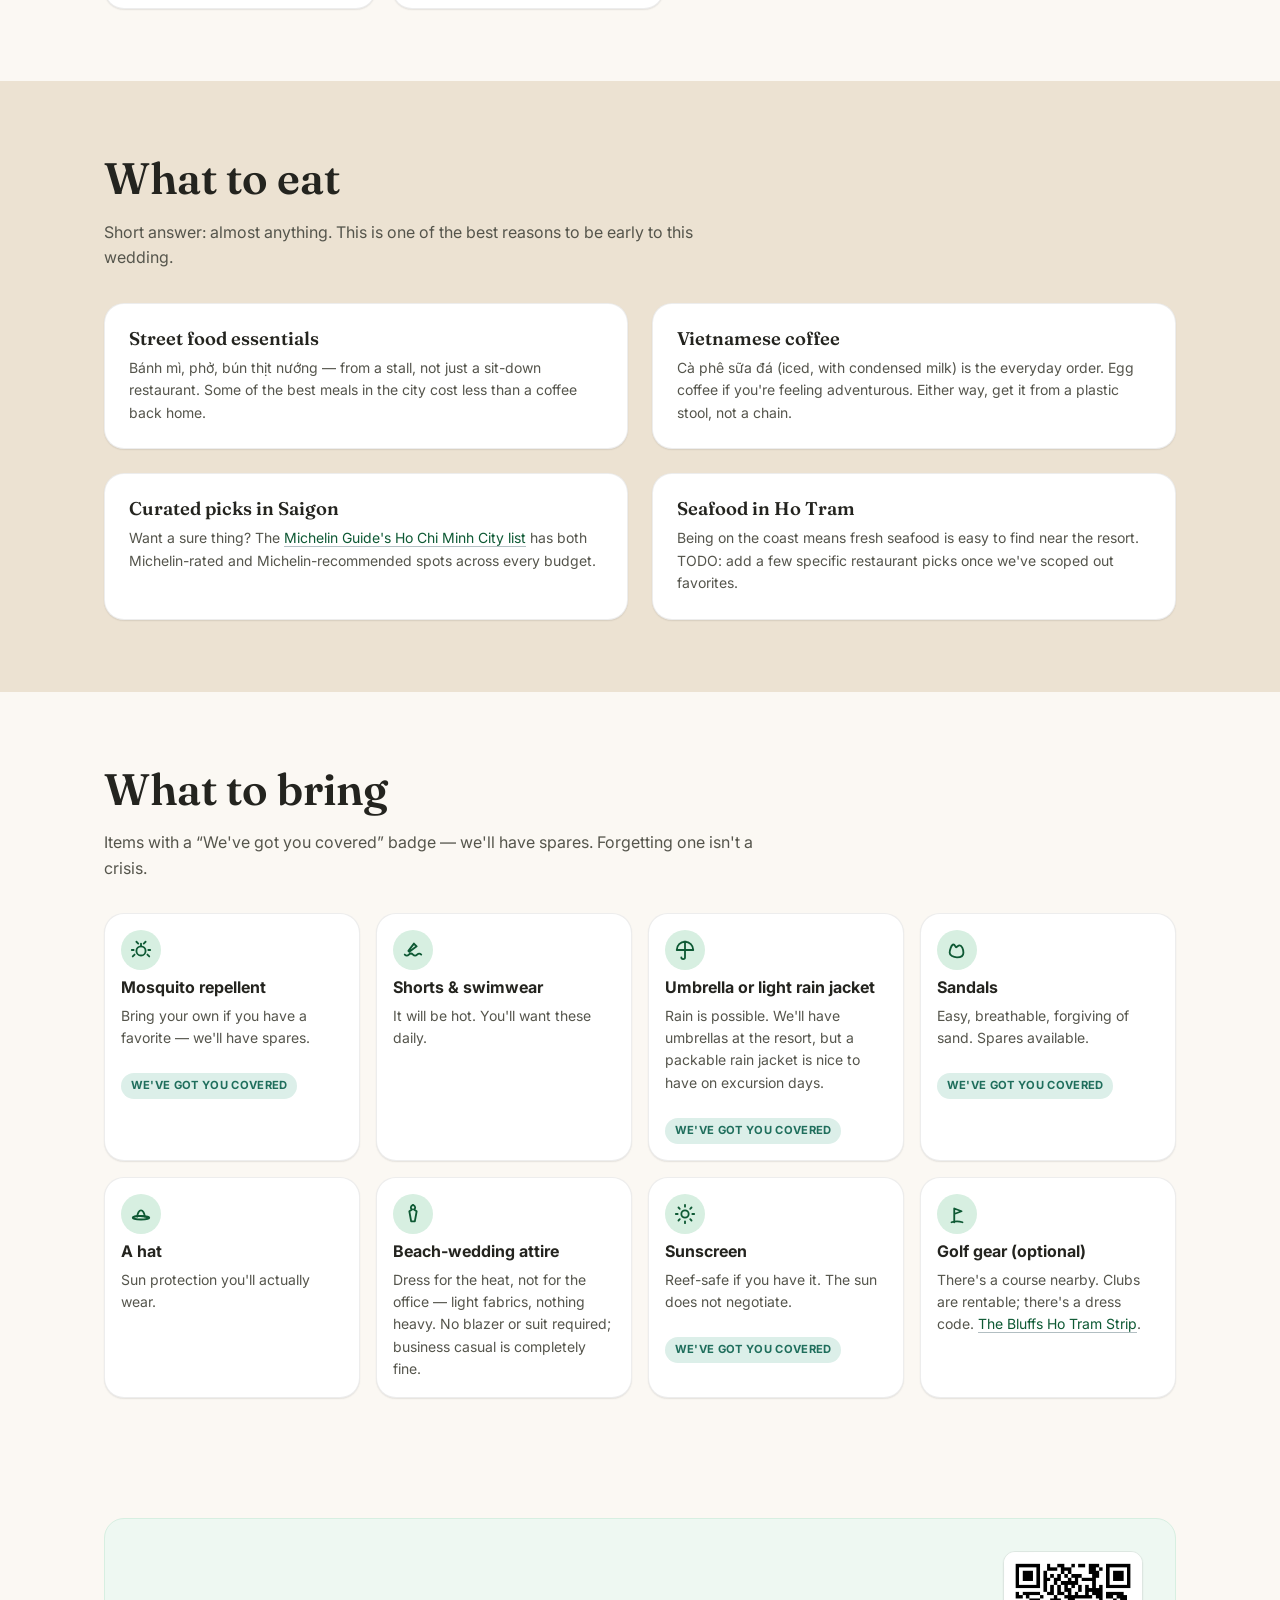
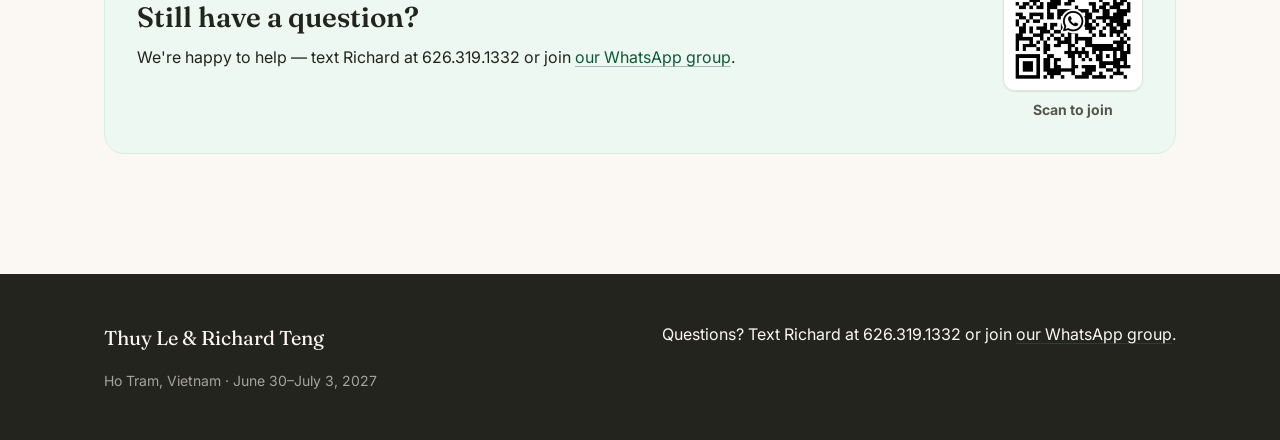
==== commit 3d3a2eb9: "Add more travel-planning details to Travel/Guide FAQs - "How do we get to Saigon?" now notes Vietnam" ====
--- a/guide.html
+++ b/guide.html
@@ -85,7 +85,8 @@
         </div>
         <div class="info-card">
           <h3 data-i18n="guide.weatherTitle">Weather</h3>
-          <p data-i18n="guide.weatherP1">Late June/early July is hot, humid, and can rain without much warning. Expect it, don't fight it.</p>
+          <p data-i18n="guide.weatherP1">Late June/early July sits at the start of Ho Tram's wet season. Expect daytime highs around 88–92°F (31–33°C) with high humidity — it rarely feels comfortable to be outside for long without shade.</p>
+          <p data-i18n="guide.weatherP2">Rain usually shows up as a short, heavy downpour in the afternoon or evening rather than an all-day soak — mornings are typically clear. Either way, the sun is intense even under clouds, so sunscreen matters daily, not just when it's sunny.</p>
         </div>
       </div>
 
--- a/styles.css
+++ b/styles.css
@@ -96,7 +96,15 @@
   color: var(--color-ink);
   background: var(--color-bone);
   -webkit-font-smoothing: antialiased;
-  overflow-x: hidden;
+  /* No overflow-x rule here on purpose — any non-"visible" value on
+     body (including "clip") makes it an implicit scroll container on
+     several mobile WebKit versions, which some of those versions then
+     treat as the containing block for position:fixed descendants,
+     causing fixed elements (like the back-to-top button) to scroll
+     away with the page instead of staying pinned to the viewport.
+     Nothing on the site currently overflows horizontally, so this
+     isn't needed — if that changes, fix the offending element instead
+     of reaching for overflow-x on body/html. */
 }
 
 img { max-width: 100%; display: block; }
@@ -246,8 +254,13 @@
   position: sticky;
   top: 0;
   z-index: 500;
-  background: rgba(251, 248, 243, 0.92);
-  backdrop-filter: saturate(180%) blur(10px);
+  /* No backdrop-filter here on purpose — combined with the back-to-top
+     button's position:fixed elsewhere on the page, it triggers a real
+     Chromium compositing bug where the button's layer silently stops
+     painting (confirmed: removing backdrop-filter alone fixes it, and
+     none of the usual layer-promotion workarounds on either element
+     did). A near-opaque solid background reads almost identically. */
+  background: rgba(251, 248, 243, 0.97);
   border-bottom: 1px solid var(--color-border-soft);
   height: var(--header-height);
 }
@@ -370,12 +383,14 @@
 
 @media (max-width: 767px) {
   .nav-toggle { display: inline-flex; }
+  .site-logo { font-size: clamp(0.95rem, 4.2vw, 1.25rem); }
+  .header-actions { gap: var(--space-2); }
+  .lang-switcher-btn { padding: 0 var(--space-2); gap: 3px; }
   .main-nav {
     position: fixed;
-    /* .site-header uses backdrop-filter, which makes it the containing
-       block for fixed descendants — so this can't rely on `bottom: 0`
-       (measured against the header's own ~68px box, collapsing to zero
-       height). An explicit viewport-relative height sidesteps that. */
+    /* Explicit viewport-relative height (rather than `bottom: 0`)
+       avoids ever depending on .site-header's box as a containing
+       block for this. */
     top: var(--header-height);
     right: 0;
     left: 0;
@@ -394,16 +409,26 @@
   .main-nav li { border-bottom: 1px solid var(--color-border-soft); }
   .main-nav a { display: block; padding: var(--space-4) var(--space-1); min-height: 44px; }
 }
+@media (max-width: 400px) {
+  .lang-switcher-code { display: none; }
+  .lang-switcher-btn { padding: 0 var(--space-1); min-width: 44px; justify-content: center; }
+}
 
 /* -----------------------------------------------------------------------
    5. Hero
    -------------------------------------------------------------------- */
 .hero {
-  padding-block: var(--space-9) var(--space-8);
+  padding-block: var(--space-8);
   background:
     radial-gradient(120% 100% at 50% -10%, var(--color-accent-soft) 0%, transparent 60%),
     linear-gradient(180deg, var(--color-bone) 0%, var(--color-sand) 100%);
   text-align: center;
+}
+.hero-grid {
+  display: grid;
+  grid-template-columns: 1fr;
+  align-items: center;
+  gap: var(--space-6);
 }
 .hero .eyebrow { display: block; margin-bottom: var(--space-4); }
 .hero h1 { margin-bottom: var(--space-3); }
@@ -428,6 +453,30 @@
   flex-wrap: wrap;
 }
 
+@media (min-width: 900px) {
+  .hero-grid {
+    grid-template-columns: 1.1fr 1fr;
+    align-items: stretch;
+    gap: var(--space-8);
+    min-height: 560px;
+  }
+  .hero-grid .hero-photo { height: 100%; }
+  .hero-grid .hero-photo img { height: 100%; object-fit: cover; }
+  .hero-text {
+    text-align: left;
+    display: flex;
+    flex-direction: column;
+    justify-content: center;
+  }
+  .hero-text .hero-date,
+  .hero-text .hero-anchor,
+  .hero-text .countdown {
+    margin-left: 0;
+    margin-right: 0;
+  }
+  .hero-text .hero-actions { justify-content: flex-start; }
+}
+
 /* Countdown */
 .countdown {
   display: grid;
@@ -442,6 +491,7 @@
   border-radius: var(--radius-md);
   padding: var(--space-3) var(--space-2);
   box-shadow: var(--shadow-sm);
+  text-align: center;
 }
 .countdown-number {
   font-family: var(--font-serif);
@@ -841,8 +891,8 @@
 
 .back-to-top-fab {
   position: fixed;
-  right: var(--space-5);
-  bottom: var(--space-5);
+  right: calc(var(--space-5) + env(safe-area-inset-right, 0px));
+  bottom: calc(var(--space-5) + env(safe-area-inset-bottom, 0px));
   width: 48px; height: 48px;
   border-radius: 50%;
   background: var(--color-accent);
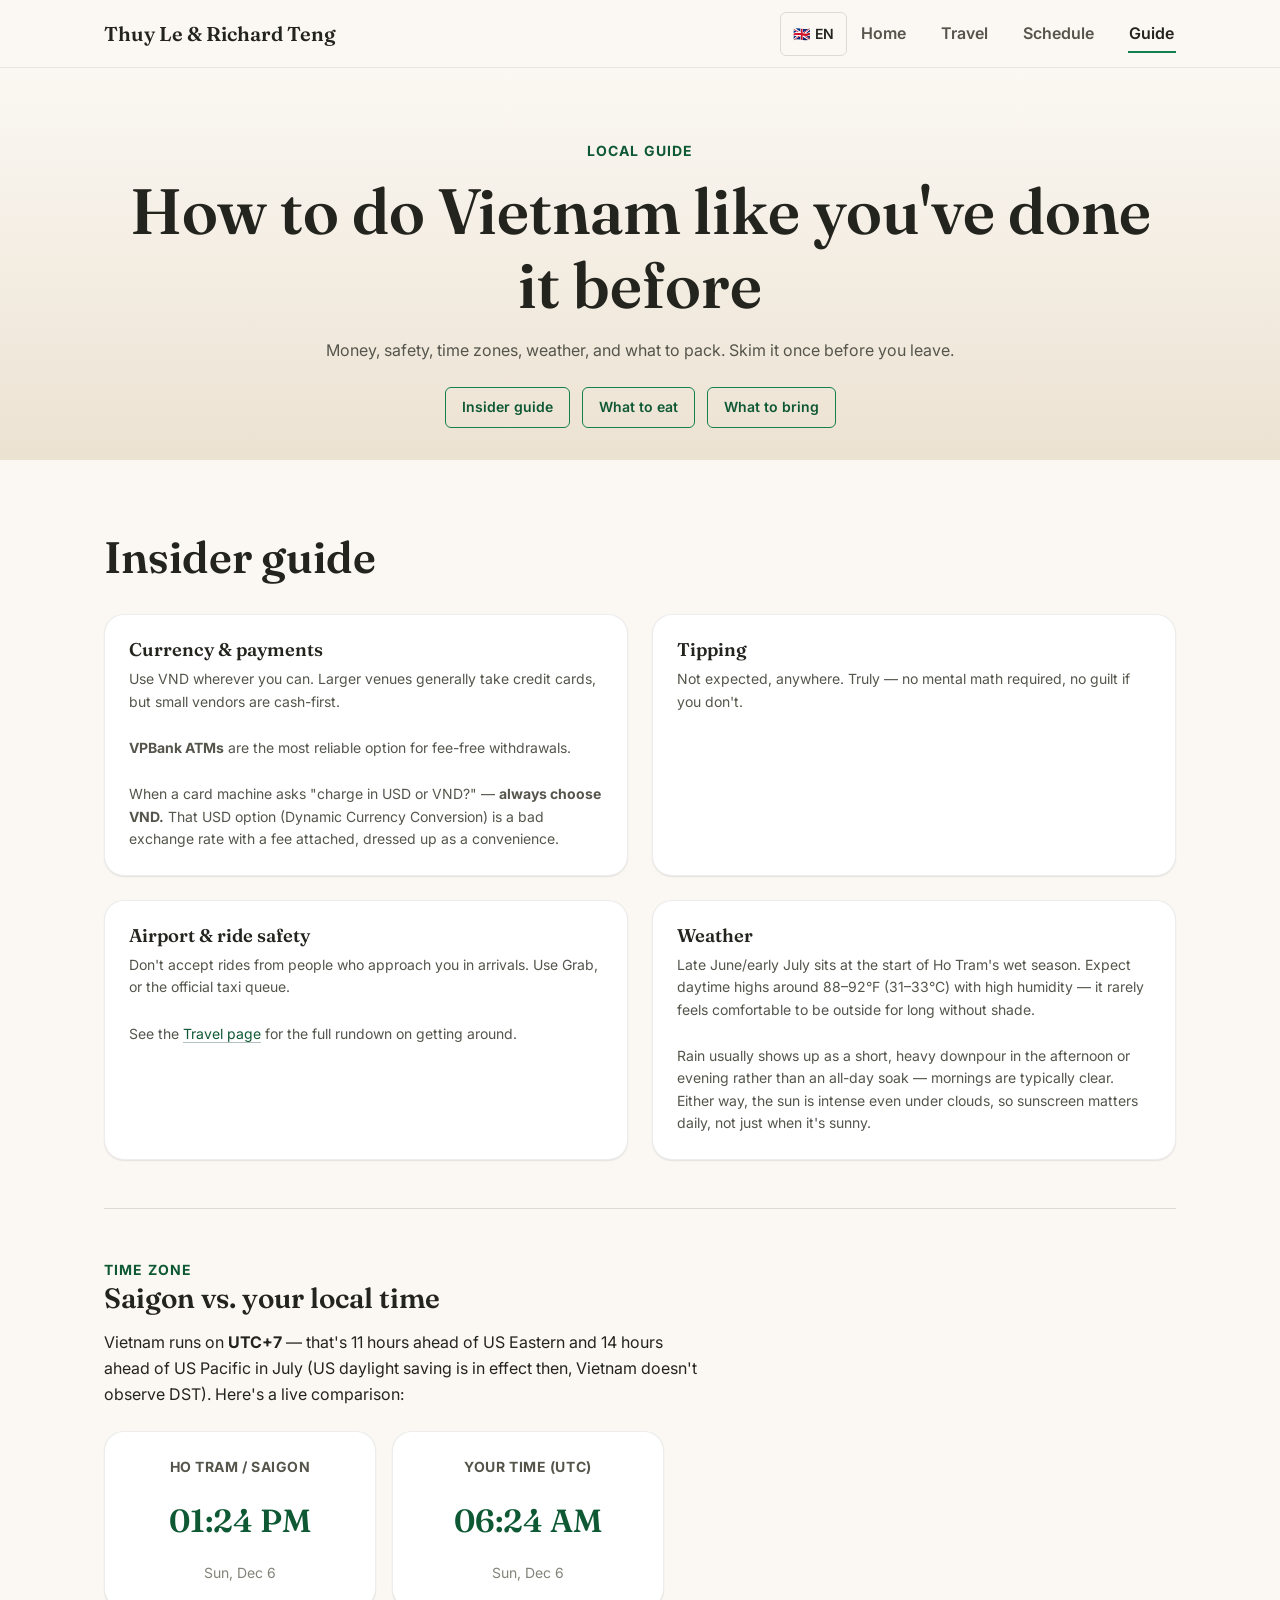
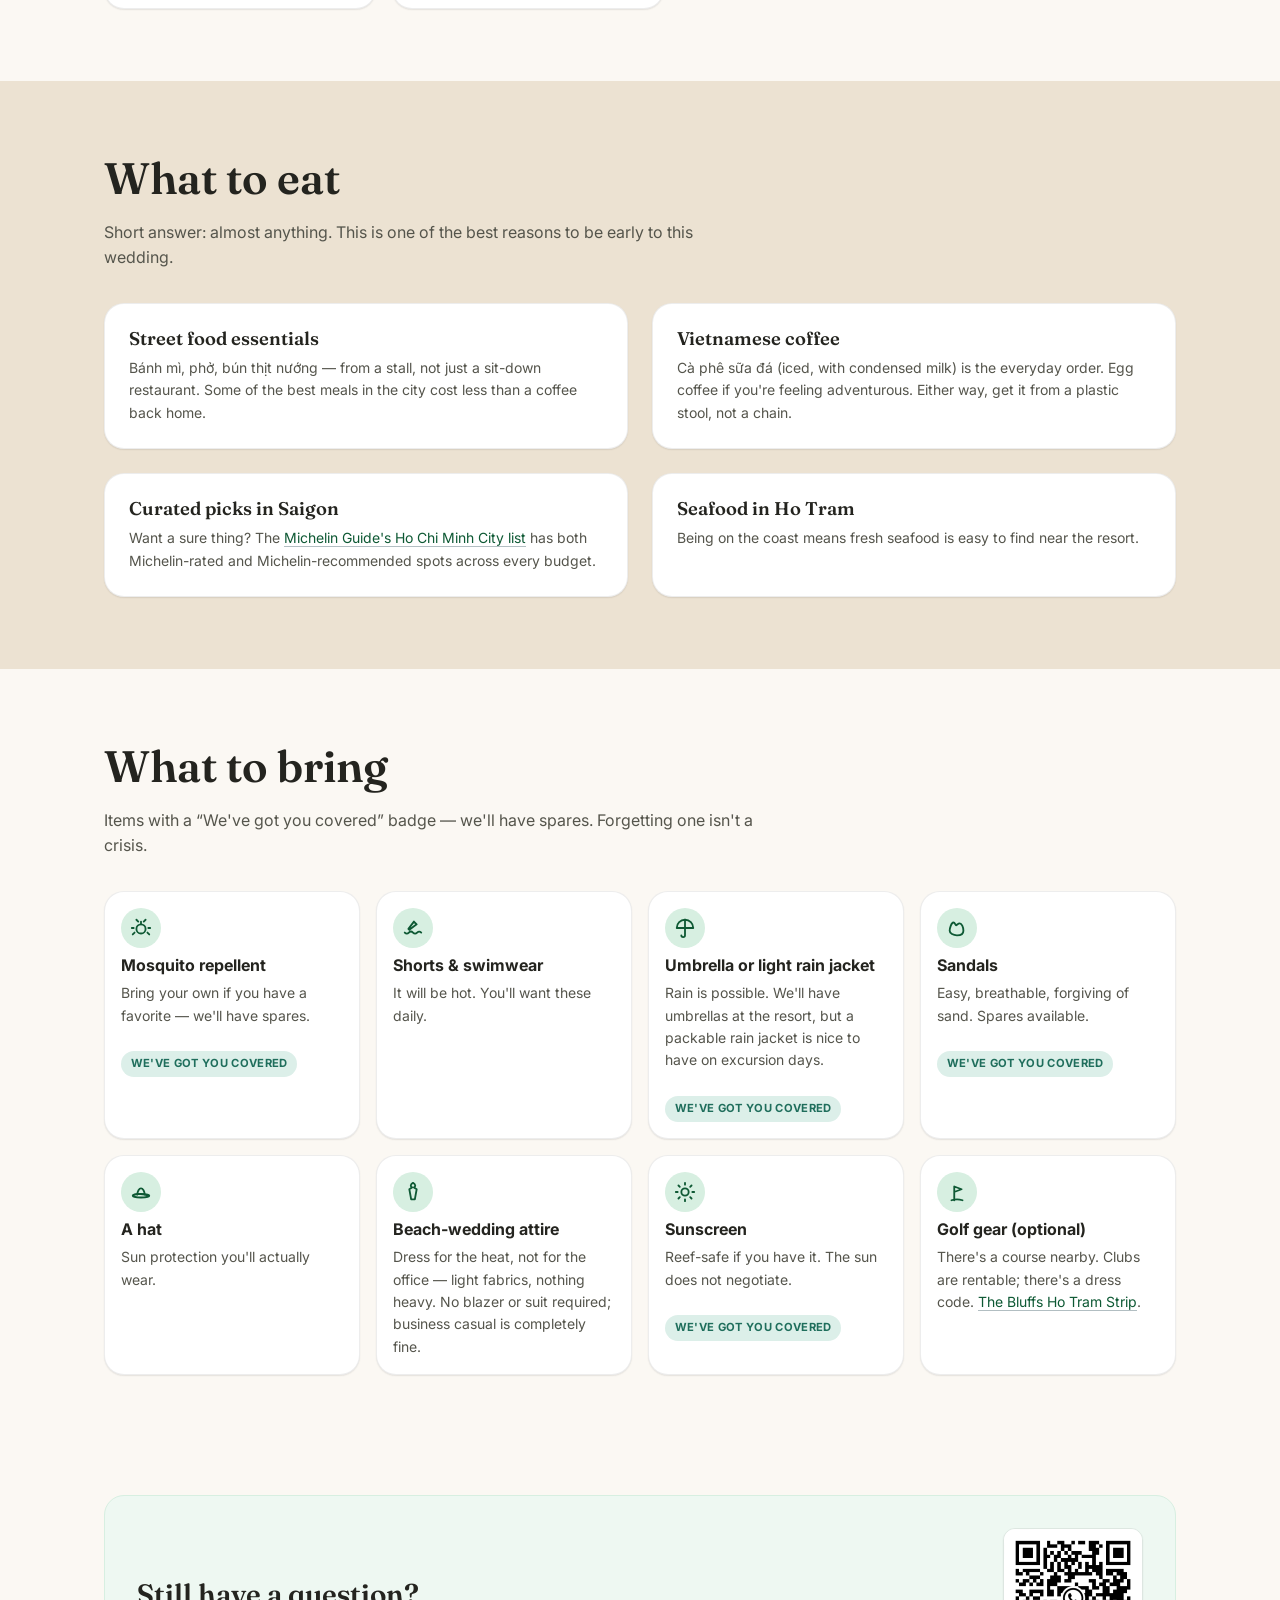
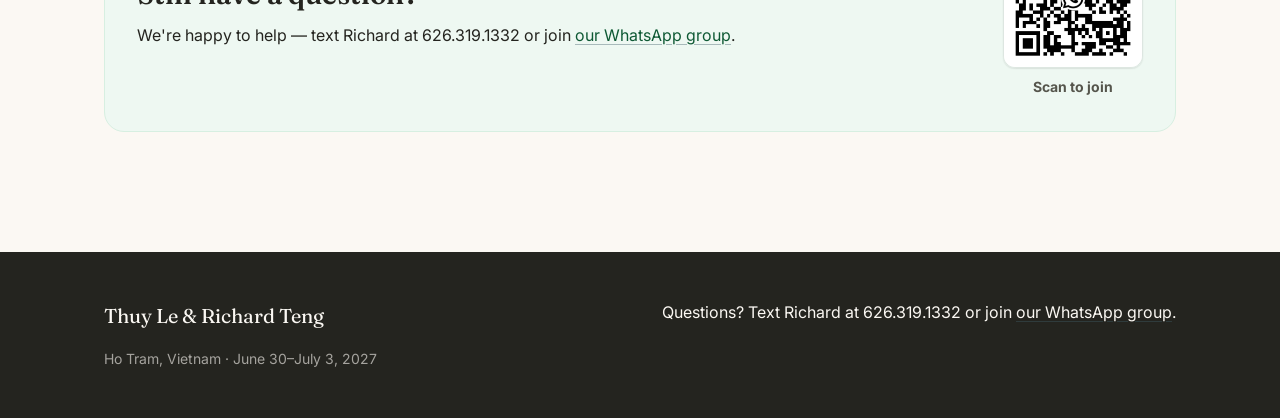
==== commit 12715225: "Remove seafood-in-Ho-Tram TODO sentence Dropped the "TODO: add a few specific restaurant picks" plac" ====
--- a/guide.html
+++ b/guide.html
@@ -141,7 +141,7 @@
         </div>
         <div class="info-card">
           <h3 data-i18n="guide.eatCard4Title">Seafood in Ho Tram</h3>
-          <p data-i18n="guide.eatCard4Desc">Being on the coast means fresh seafood is easy to find near the resort. TODO: add a few specific restaurant picks once we've scoped out favorites.</p>
+          <p data-i18n="guide.eatCard4Desc">Being on the coast means fresh seafood is easy to find near the resort.</p>
         </div>
       </div>
     </div>
